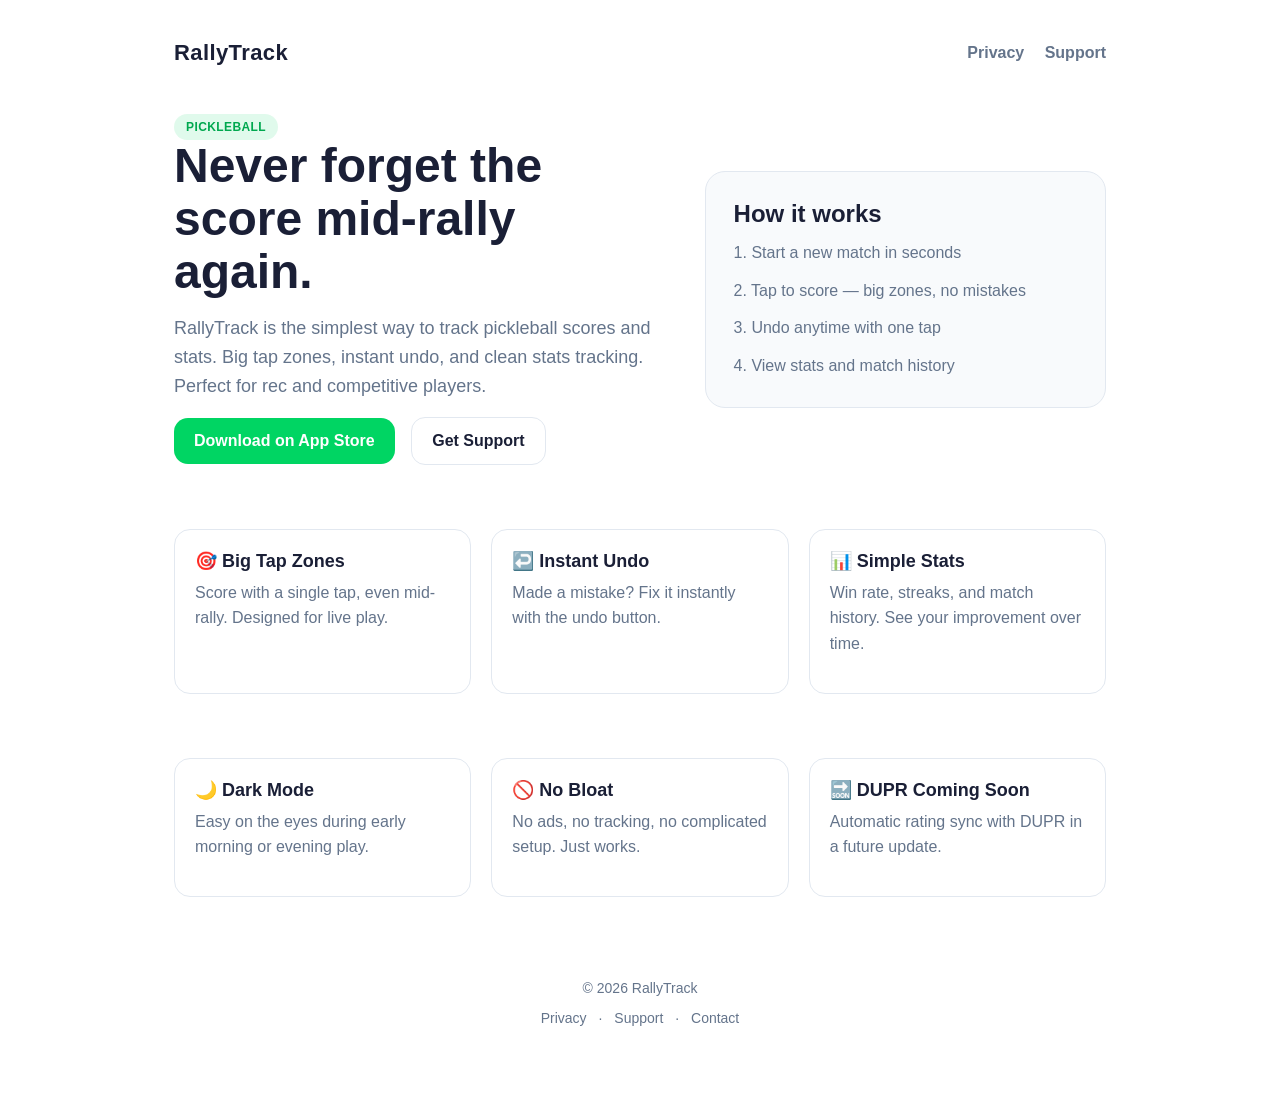
==== site/index.html @ b008fb28 "Initial commit: RallyTrack website with home, privacy, and support pages" ====
<!doctype html>
<html lang="en">
  <head>
    <meta charset="UTF-8" />
    <meta name="viewport" content="width=device-width, initial-scale=1" />
    <title>RallyTrack — Pickleball Score Tracker</title>
    <meta name="description" content="The simplest way to track pickleball scores and stats. Never forget the score mid-rally again." />
    <link rel="stylesheet" href="styles.css" />
  </head>
  <body>
    <div class="container">
      <nav class="nav">
        <div class="brand">RallyTrack</div>
        <div>
          <a href="privacy.html">Privacy</a>
          <a href="support.html">Support</a>
        </div>
      </nav>

      <section class="hero">
        <div>
          <div class="badge">Pickleball</div>
          <h1>Never forget the score mid-rally again.</h1>
          <p>
            RallyTrack is the simplest way to track pickleball scores and stats.
            Big tap zones, instant undo, and clean stats tracking. Perfect for rec and competitive players.
          </p>
          <a class="cta" href="https://apps.apple.com/app/rallytrack" target="_blank">Download on App Store</a>
          <a class="cta secondary" href="support.html">Get Support</a>
        </div>
        <div class="hero-card">
          <h2>How it works</h2>
          <p>1. Start a new match in seconds</p>
          <p>2. Tap to score — big zones, no mistakes</p>
          <p>3. Undo anytime with one tap</p>
          <p>4. View stats and match history</p>
        </div>
      </section>

      <section class="section">
        <div class="card">
          <h3>🎯 Big Tap Zones</h3>
          <p>Score with a single tap, even mid-rally. Designed for live play.</p>
        </div>
        <div class="card">
          <h3>↩️ Instant Undo</h3>
          <p>Made a mistake? Fix it instantly with the undo button.</p>
        </div>
        <div class="card">
          <h3>📊 Simple Stats</h3>
          <p>Win rate, streaks, and match history. See your improvement over time.</p>
        </div>
      </section>

      <section class="section">
        <div class="card">
          <h3>🌙 Dark Mode</h3>
          <p>Easy on the eyes during early morning or evening play.</p>
        </div>
        <div class="card">
          <h3>🚫 No Bloat</h3>
          <p>No ads, no tracking, no complicated setup. Just works.</p>
        </div>
        <div class="card">
          <h3>🔜 DUPR Coming Soon</h3>
          <p>Automatic rating sync with DUPR in a future update.</p>
        </div>
      </section>

      <div class="footer">
        <p>© 2026 RallyTrack</p>
        <p>
          <a href="privacy.html">Privacy</a> · 
          <a href="support.html">Support</a> · 
          <a href="mailto:support@rallytrack.app">Contact</a>
        </p>
      </div>
    </div>
  </body>
</html>
---- site/styles.css ----
:root {
  --bg: #ffffff;
  --fg: #1A1F36;
  --muted: #64748b;
  --primary: #00D563;
  --primary-dark: #00A84F;
  --surface: #f8fafc;
  --border: #e2e8f0;
  --radius: 20px;
}

* {
  box-sizing: border-box;
}

body {
  margin: 0;
  font-family: "SF Pro Display", "SF Pro Text", -apple-system, BlinkMacSystemFont, "Segoe UI", sans-serif;
  color: var(--fg);
  background: var(--bg);
}

.container {
  max-width: 980px;
  margin: 0 auto;
  padding: 40px 24px 80px;
}

.nav {
  display: flex;
  align-items: center;
  justify-content: space-between;
  margin-bottom: 48px;
}

.brand {
  font-weight: 700;
  font-size: 22px;
  letter-spacing: 0.4px;
  color: var(--fg);
}

.nav a {
  text-decoration: none;
  color: var(--muted);
  font-weight: 600;
  margin-left: 16px;
  transition: color 0.2s;
}

.nav a:hover {
  color: var(--primary);
}

.hero {
  display: grid;
  grid-template-columns: 1.1fr 0.9fr;
  gap: 40px;
  align-items: center;
}

.hero-card {
  border: 1px solid var(--border);
  border-radius: var(--radius);
  padding: 28px;
  background: var(--surface);
}

.hero-card h2 {
  margin-top: 0;
  color: var(--fg);
}

.hero-card p {
  margin-bottom: 12px;
  font-size: 16px;
}

.hero-card p:last-child {
  margin-bottom: 0;
}

h1 {
  font-size: 48px;
  line-height: 1.1;
  margin: 0 0 16px;
}

h2 {
  font-size: 24px;
  margin: 0 0 12px;
}

h3 {
  font-size: 18px;
  margin: 0 0 8px;
  color: var(--fg);
}

p {
  margin: 0 0 16px;
  color: var(--muted);
  font-size: 18px;
  line-height: 1.6;
}

a {
  color: var(--primary);
  text-decoration: none;
}

a:hover {
  text-decoration: underline;
}

.badge {
  display: inline-block;
  padding: 6px 12px;
  border-radius: 999px;
  background: rgba(0, 213, 99, 0.12);
  color: var(--primary-dark);
  font-weight: 700;
  font-size: 12px;
  letter-spacing: 0.4px;
  text-transform: uppercase;
}

.cta {
  display: inline-flex;
  align-items: center;
  justify-content: center;
  padding: 14px 20px;
  border-radius: 14px;
  background: var(--primary);
  color: white;
  text-decoration: none;
  font-weight: 700;
  margin-right: 12px;
  transition: background 0.2s;
}

.cta:hover {
  background: var(--primary-dark);
  text-decoration: none;
}

.secondary {
  background: transparent;
  border: 1px solid var(--border);
  color: var(--fg);
}

.secondary:hover {
  background: var(--surface);
}

.section {
  margin-top: 64px;
  display: grid;
  grid-template-columns: repeat(3, 1fr);
  gap: 20px;
}

.section .card {
  border: 1px solid var(--border);
  border-radius: 16px;
  padding: 20px;
  background: #fff;
  transition: transform 0.2s, box-shadow 0.2s;
}

.section .card:hover {
  transform: translateY(-2px);
  box-shadow: 0 4px 12px rgba(0, 0, 0, 0.08);
}

.section .card p {
  font-size: 16px;
}

.footer {
  margin-top: 80px;
  color: var(--muted);
  font-size: 14px;
  text-align: center;
}

.footer p {
  margin: 8px 0;
  font-size: 14px;
}

.footer a {
  color: var(--muted);
  margin: 0 8px;
}

.footer a:hover {
  color: var(--primary);
}

.content {
  max-width: 720px;
  margin: 0 auto;
}

.content h1 {
  font-size: 36px;
  margin-bottom: 24px;
}

.content h2 {
  font-size: 24px;
  margin-top: 32px;
  margin-bottom: 16px;
  color: var(--fg);
}

.content p {
  font-size: 16px;
  margin-bottom: 16px;
}

.content ul {
  margin: 16px 0;
  padding-left: 24px;
}

.content li {
  margin-bottom: 8px;
  color: var(--muted);
}

.content .hero-card {
  margin: 32px 0;
}

@media (max-width: 860px) {
  .hero {
    grid-template-columns: 1fr;
  }
  .section {
    grid-template-columns: 1fr;
  }
  h1 {
    font-size: 36px;
  }
}
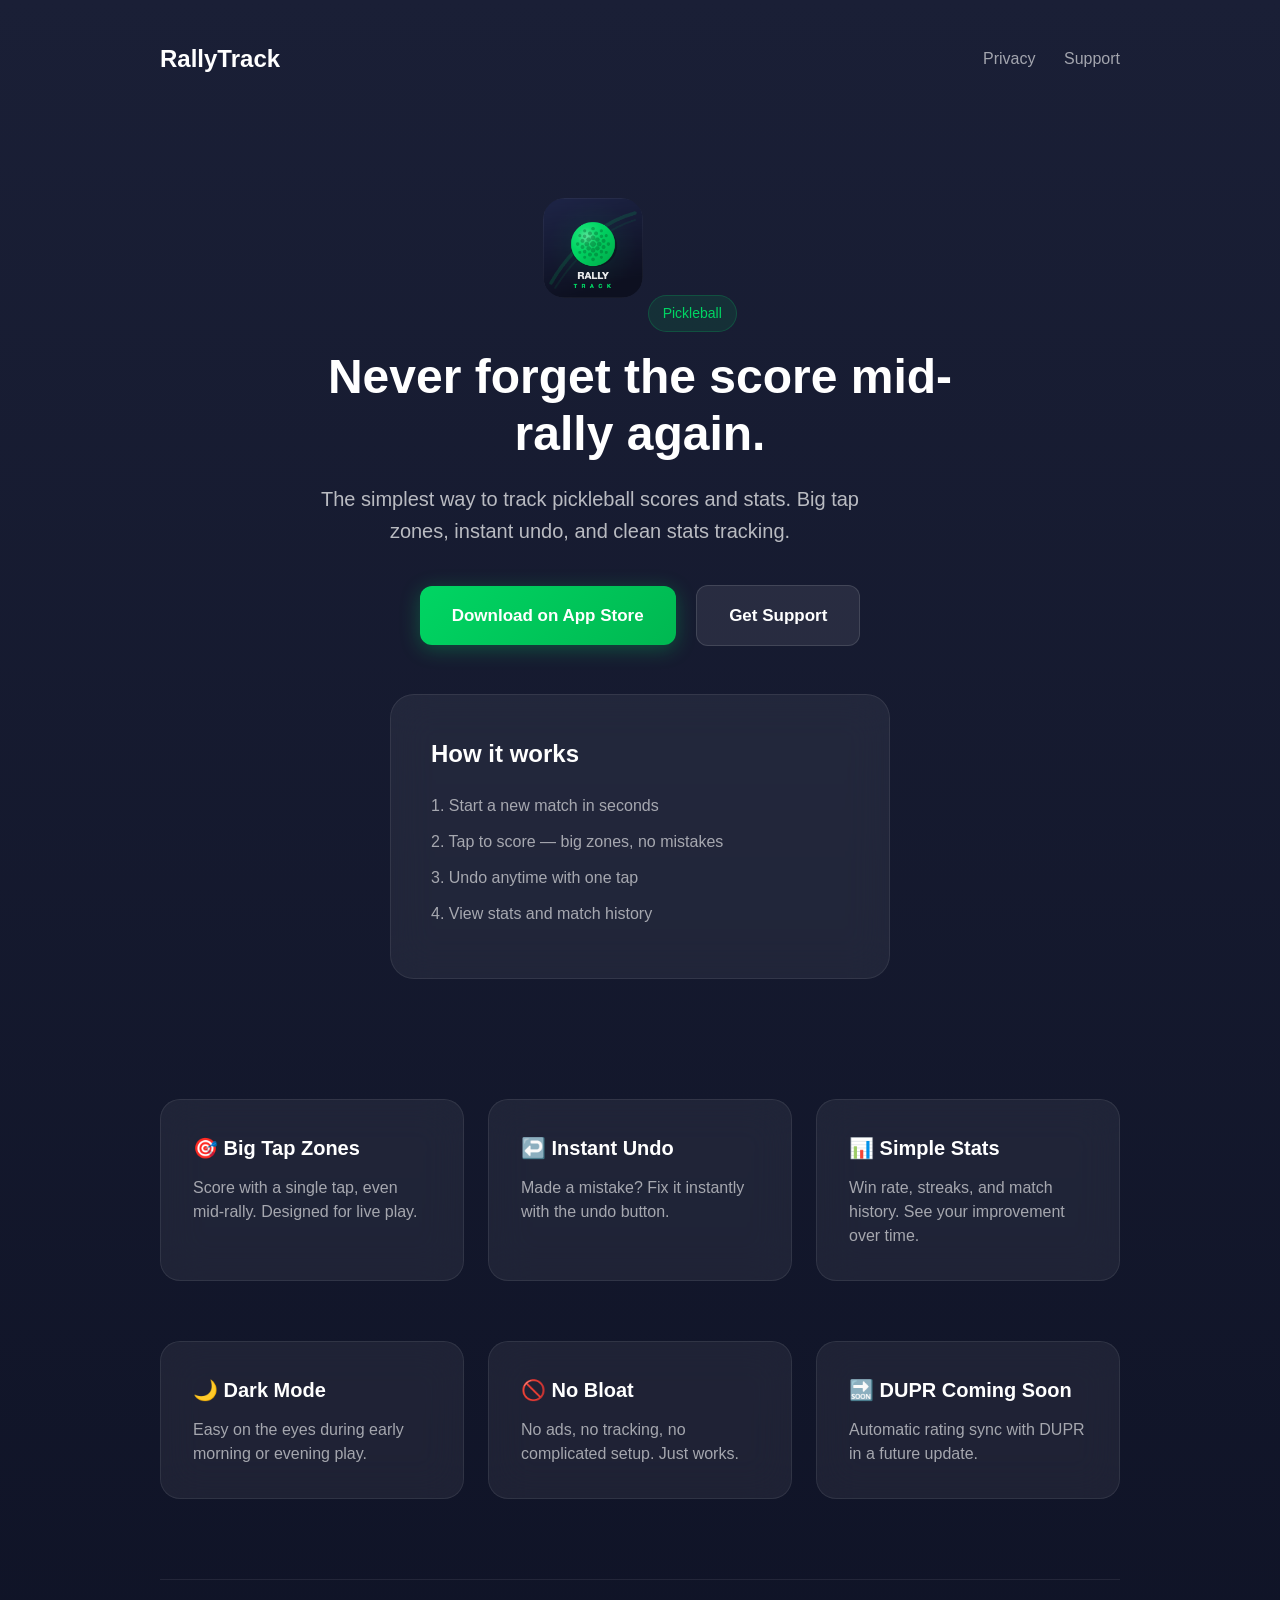
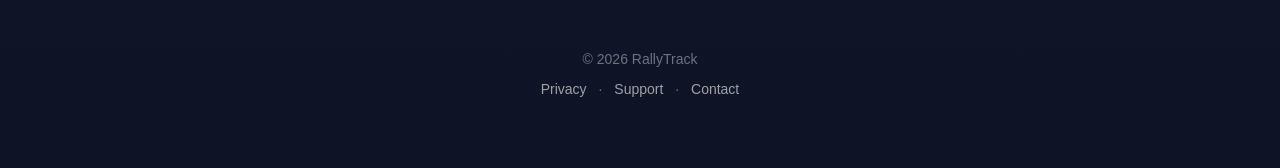
==== commit 268bf85f: "Update design to match Rally Track app theme - dark navy background with green accents" ====
--- a/site/index.html
+++ b/site/index.html
@@ -6,6 +6,7 @@
     <title>RallyTrack — Pickleball Score Tracker</title>
     <meta name="description" content="The simplest way to track pickleball scores and stats. Never forget the score mid-rally again." />
     <link rel="stylesheet" href="styles.css" />
+    <link rel="icon" type="image/png" href="app-icon.png" />
   </head>
   <body>
     <div class="container">
@@ -19,15 +20,17 @@
 
       <section class="hero">
         <div>
+          <img src="app-icon.png" alt="RallyTrack Icon" class="hero-icon" />
           <div class="badge">Pickleball</div>
           <h1>Never forget the score mid-rally again.</h1>
           <p>
-            RallyTrack is the simplest way to track pickleball scores and stats.
-            Big tap zones, instant undo, and clean stats tracking. Perfect for rec and competitive players.
+            The simplest way to track pickleball scores and stats.
+            Big tap zones, instant undo, and clean stats tracking.
           </p>
           <a class="cta" href="https://apps.apple.com/app/rallytrack" target="_blank">Download on App Store</a>
           <a class="cta secondary" href="support.html">Get Support</a>
         </div>
+
         <div class="hero-card">
           <h2>How it works</h2>
           <p>1. Start a new match in seconds</p>
--- a/site/styles.css
+++ b/site/styles.css
@@ -1,248 +1,239 @@
-:root {
-  --bg: #ffffff;
-  --fg: #1A1F36;
-  --muted: #64748b;
-  --primary: #00D563;
-  --primary-dark: #00A84F;
-  --surface: #f8fafc;
-  --border: #e2e8f0;
-  --radius: 20px;
-}
-
 * {
+  margin: 0;
+  padding: 0;
   box-sizing: border-box;
 }
 
 body {
-  margin: 0;
-  font-family: "SF Pro Display", "SF Pro Text", -apple-system, BlinkMacSystemFont, "Segoe UI", sans-serif;
-  color: var(--fg);
-  background: var(--bg);
+  font-family: -apple-system, BlinkMacSystemFont, "Segoe UI", Roboto, "Helvetica Neue", Arial, sans-serif;
+  background: linear-gradient(180deg, #1A1F36 0%, #0f1326 100%);
+  color: #ffffff;
+  line-height: 1.6;
+  min-height: 100vh;
 }
 
 .container {
-  max-width: 980px;
+  max-width: 1000px;
   margin: 0 auto;
-  padding: 40px 24px 80px;
-}
-
+  padding: 20px;
+}
+
+/* Navigation */
 .nav {
   display: flex;
+  justify-content: space-between;
   align-items: center;
-  justify-content: space-between;
-  margin-bottom: 48px;
+  padding: 20px 0;
+  margin-bottom: 60px;
 }
 
 .brand {
-  font-weight: 700;
-  font-size: 22px;
-  letter-spacing: 0.4px;
-  color: var(--fg);
+  font-size: 24px;
+  font-weight: 600;
+  color: #ffffff;
 }
 
 .nav a {
+  color: rgba(255,255,255,0.6);
   text-decoration: none;
-  color: var(--muted);
-  font-weight: 600;
-  margin-left: 16px;
+  margin-left: 24px;
+  font-size: 16px;
   transition: color 0.2s;
 }
 
 .nav a:hover {
-  color: var(--primary);
-}
-
+  color: #00D563;
+}
+
+/* Hero Section */
 .hero {
-  display: grid;
-  grid-template-columns: 1.1fr 0.9fr;
+  display: flex;
+  flex-direction: column;
+  align-items: center;
+  text-align: center;
   gap: 40px;
-  align-items: center;
-}
-
-.hero-card {
-  border: 1px solid var(--border);
-  border-radius: var(--radius);
-  padding: 28px;
-  background: var(--surface);
-}
-
-.hero-card h2 {
-  margin-top: 0;
-  color: var(--fg);
-}
-
-.hero-card p {
-  margin-bottom: 12px;
-  font-size: 16px;
-}
-
-.hero-card p:last-child {
-  margin-bottom: 0;
+  margin-bottom: 80px;
+  padding: 40px 0;
+}
+
+.hero-icon {
+  width: 100px;
+  height: 100px;
+  border-radius: 22px;
+  margin-bottom: 20px;
+}
+
+.badge {
+  display: inline-block;
+  background: rgba(0,213,99,0.1);
+  color: #00D563;
+  padding: 6px 14px;
+  border-radius: 20px;
+  font-size: 14px;
+  font-weight: 500;
+  margin-bottom: 16px;
+  border: 1px solid rgba(0,213,99,0.2);
 }
 
 h1 {
   font-size: 48px;
-  line-height: 1.1;
-  margin: 0 0 16px;
-}
-
-h2 {
+  font-weight: 700;
+  line-height: 1.2;
+  margin-bottom: 20px;
+  max-width: 700px;
+}
+
+.hero p {
+  font-size: 20px;
+  color: rgba(255,255,255,0.7);
+  max-width: 600px;
+  margin-bottom: 30px;
+}
+
+.cta {
+  display: inline-block;
+  background: linear-gradient(135deg, #00D563 0%, #00B851 100%);
+  color: #ffffff;
+  padding: 16px 32px;
+  border-radius: 12px;
+  text-decoration: none;
+  font-weight: 600;
+  font-size: 17px;
+  margin: 8px;
+  transition: all 0.2s;
+  box-shadow: 0 4px 20px rgba(0,213,99,0.3);
+}
+
+.cta:hover {
+  transform: translateY(-2px);
+  box-shadow: 0 6px 30px rgba(0,213,99,0.4);
+}
+
+.cta.secondary {
+  background: rgba(255,255,255,0.08);
+  box-shadow: none;
+  border: 1px solid rgba(255,255,255,0.12);
+}
+
+.cta.secondary:hover {
+  background: rgba(255,255,255,0.12);
+  box-shadow: none;
+}
+
+.hero-card {
+  background: rgba(255,255,255,0.06);
+  border: 1px solid rgba(255,255,255,0.08);
+  border-radius: 24px;
+  padding: 40px;
+  max-width: 500px;
+  width: 100%;
+  backdrop-filter: blur(20px);
+  text-align: left;
+}
+
+.hero-card h2 {
   font-size: 24px;
-  margin: 0 0 12px;
-}
-
-h3 {
-  font-size: 18px;
-  margin: 0 0 8px;
-  color: var(--fg);
-}
-
-p {
-  margin: 0 0 16px;
-  color: var(--muted);
-  font-size: 18px;
-  line-height: 1.6;
-}
-
-a {
-  color: var(--primary);
+  font-weight: 600;
+  margin-bottom: 20px;
+}
+
+.hero-card p {
+  color: rgba(255,255,255,0.6);
+  font-size: 16px;
+  margin: 12px 0;
+  line-height: 1.5;
+}
+
+/* Feature Grid */
+.section {
+  display: grid;
+  grid-template-columns: repeat(auto-fit, minmax(280px, 1fr));
+  gap: 24px;
+  margin-bottom: 60px;
+}
+
+.card {
+  background: rgba(255,255,255,0.06);
+  border: 1px solid rgba(255,255,255,0.08);
+  border-radius: 20px;
+  padding: 32px;
+  backdrop-filter: blur(20px);
+  transition: all 0.3s;
+}
+
+.card:hover {
+  background: rgba(255,255,255,0.08);
+  border-color: rgba(0,213,99,0.2);
+  transform: translateY(-4px);
+}
+
+.card h3 {
+  font-size: 20px;
+  font-weight: 600;
+  margin-bottom: 12px;
+  color: #ffffff;
+}
+
+.card p {
+  font-size: 16px;
+  color: rgba(255,255,255,0.6);
+  line-height: 1.5;
+}
+
+/* Footer */
+.footer {
+  text-align: center;
+  padding: 60px 20px 40px;
+  border-top: 1px solid rgba(255,255,255,0.08);
+  margin-top: 80px;
+}
+
+.footer p {
+  color: rgba(255,255,255,0.4);
+  font-size: 14px;
+  margin: 8px 0;
+}
+
+.footer a {
+  color: rgba(255,255,255,0.6);
   text-decoration: none;
-}
-
-a:hover {
-  text-decoration: underline;
-}
-
-.badge {
-  display: inline-block;
-  padding: 6px 12px;
-  border-radius: 999px;
-  background: rgba(0, 213, 99, 0.12);
-  color: var(--primary-dark);
-  font-weight: 700;
-  font-size: 12px;
-  letter-spacing: 0.4px;
-  text-transform: uppercase;
-}
-
-.cta {
-  display: inline-flex;
-  align-items: center;
-  justify-content: center;
-  padding: 14px 20px;
-  border-radius: 14px;
-  background: var(--primary);
-  color: white;
-  text-decoration: none;
-  font-weight: 700;
-  margin-right: 12px;
-  transition: background 0.2s;
-}
-
-.cta:hover {
-  background: var(--primary-dark);
-  text-decoration: none;
-}
-
-.secondary {
-  background: transparent;
-  border: 1px solid var(--border);
-  color: var(--fg);
-}
-
-.secondary:hover {
-  background: var(--surface);
-}
-
-.section {
-  margin-top: 64px;
-  display: grid;
-  grid-template-columns: repeat(3, 1fr);
-  gap: 20px;
-}
-
-.section .card {
-  border: 1px solid var(--border);
-  border-radius: 16px;
-  padding: 20px;
-  background: #fff;
-  transition: transform 0.2s, box-shadow 0.2s;
-}
-
-.section .card:hover {
-  transform: translateY(-2px);
-  box-shadow: 0 4px 12px rgba(0, 0, 0, 0.08);
-}
-
-.section .card p {
-  font-size: 16px;
-}
-
-.footer {
-  margin-top: 80px;
-  color: var(--muted);
-  font-size: 14px;
-  text-align: center;
-}
-
-.footer p {
-  margin: 8px 0;
-  font-size: 14px;
-}
-
-.footer a {
-  color: var(--muted);
   margin: 0 8px;
+  transition: color 0.2s;
 }
 
 .footer a:hover {
-  color: var(--primary);
-}
-
-.content {
-  max-width: 720px;
-  margin: 0 auto;
-}
-
-.content h1 {
-  font-size: 36px;
-  margin-bottom: 24px;
-}
-
-.content h2 {
-  font-size: 24px;
-  margin-top: 32px;
-  margin-bottom: 16px;
-  color: var(--fg);
-}
-
-.content p {
-  font-size: 16px;
-  margin-bottom: 16px;
-}
-
-.content ul {
-  margin: 16px 0;
-  padding-left: 24px;
-}
-
-.content li {
-  margin-bottom: 8px;
-  color: var(--muted);
-}
-
-.content .hero-card {
-  margin: 32px 0;
-}
-
-@media (max-width: 860px) {
-  .hero {
-    grid-template-columns: 1fr;
-  }
+  color: #00D563;
+}
+
+/* Responsive */
+@media (max-width: 768px) {
+  h1 {
+    font-size: 36px;
+  }
+
+  .hero p {
+    font-size: 18px;
+  }
+
+  .nav {
+    margin-bottom: 40px;
+  }
+
+  .brand {
+    font-size: 20px;
+  }
+
+  .nav a {
+    font-size: 14px;
+    margin-left: 16px;
+  }
+
   .section {
     grid-template-columns: 1fr;
   }
-  h1 {
-    font-size: 36px;
-  }
-}
+
+  .cta {
+    width: 100%;
+    margin: 4px 0;
+  }
+}
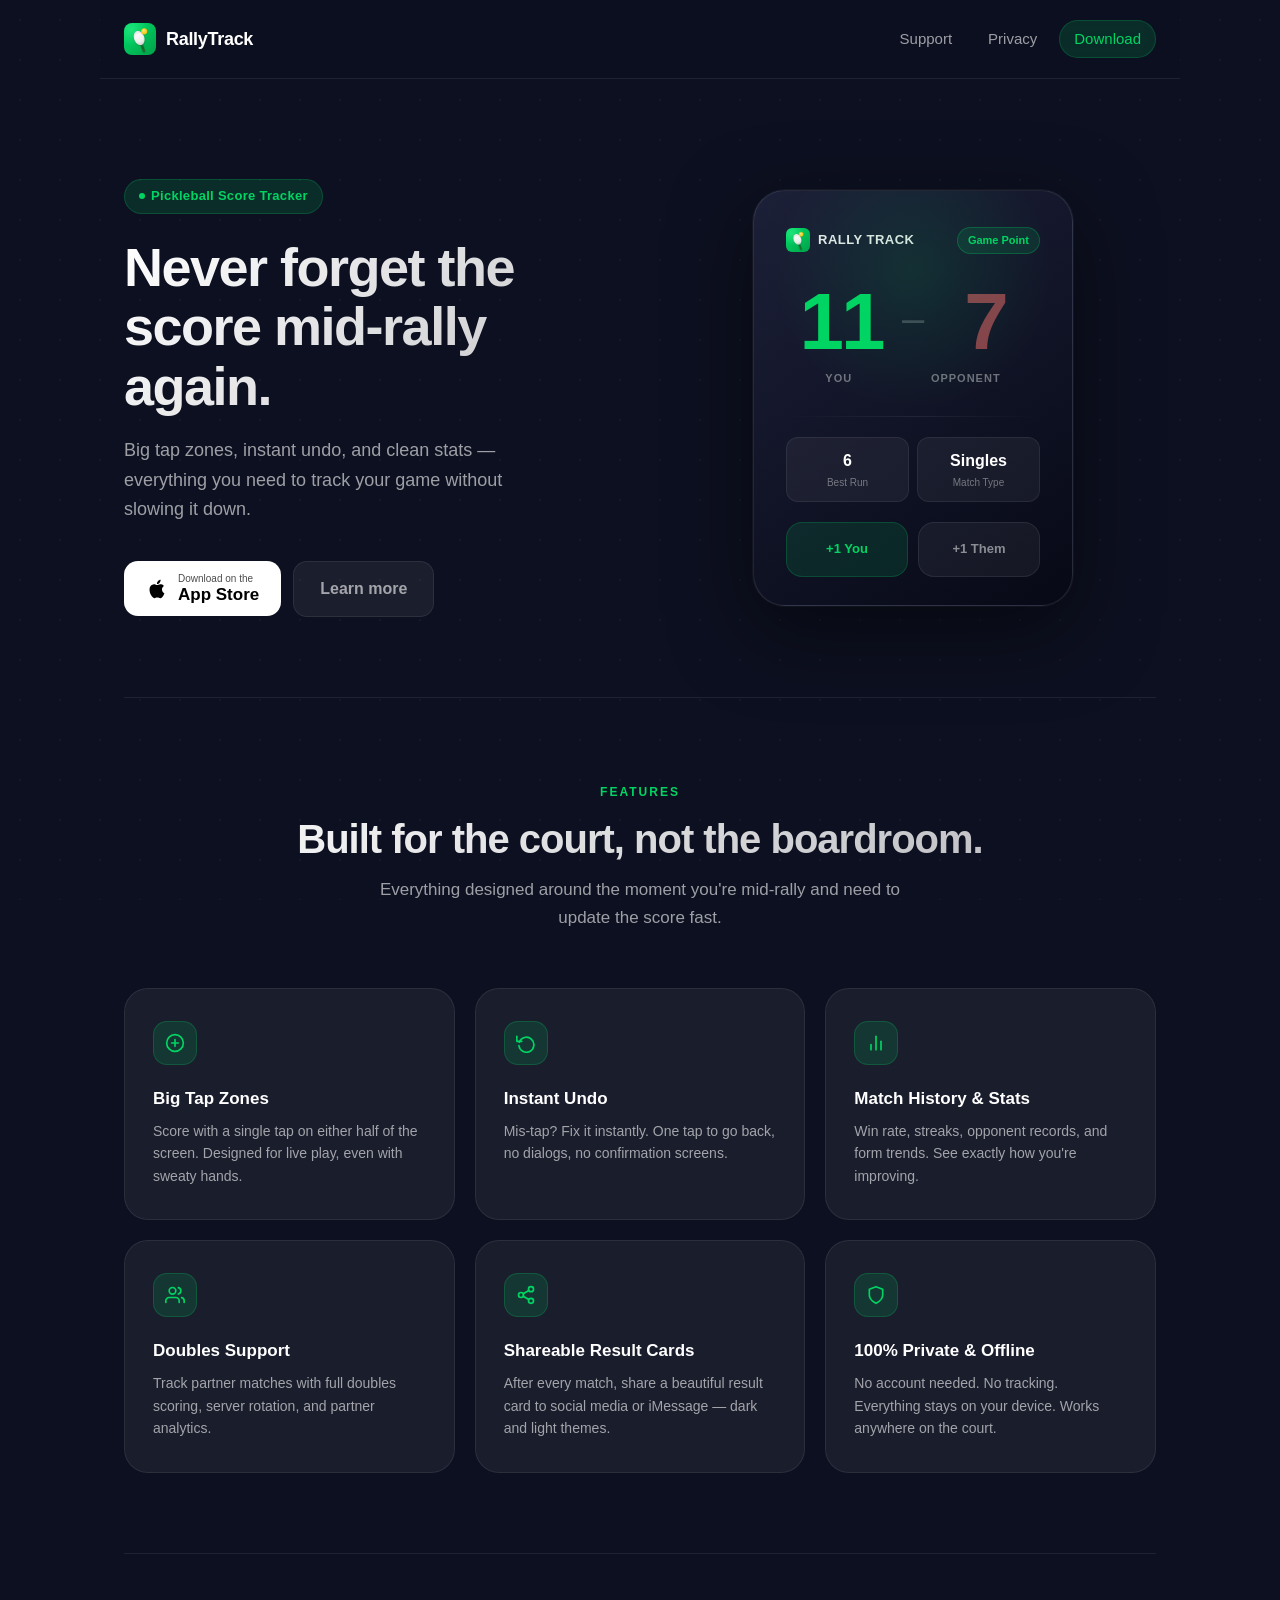
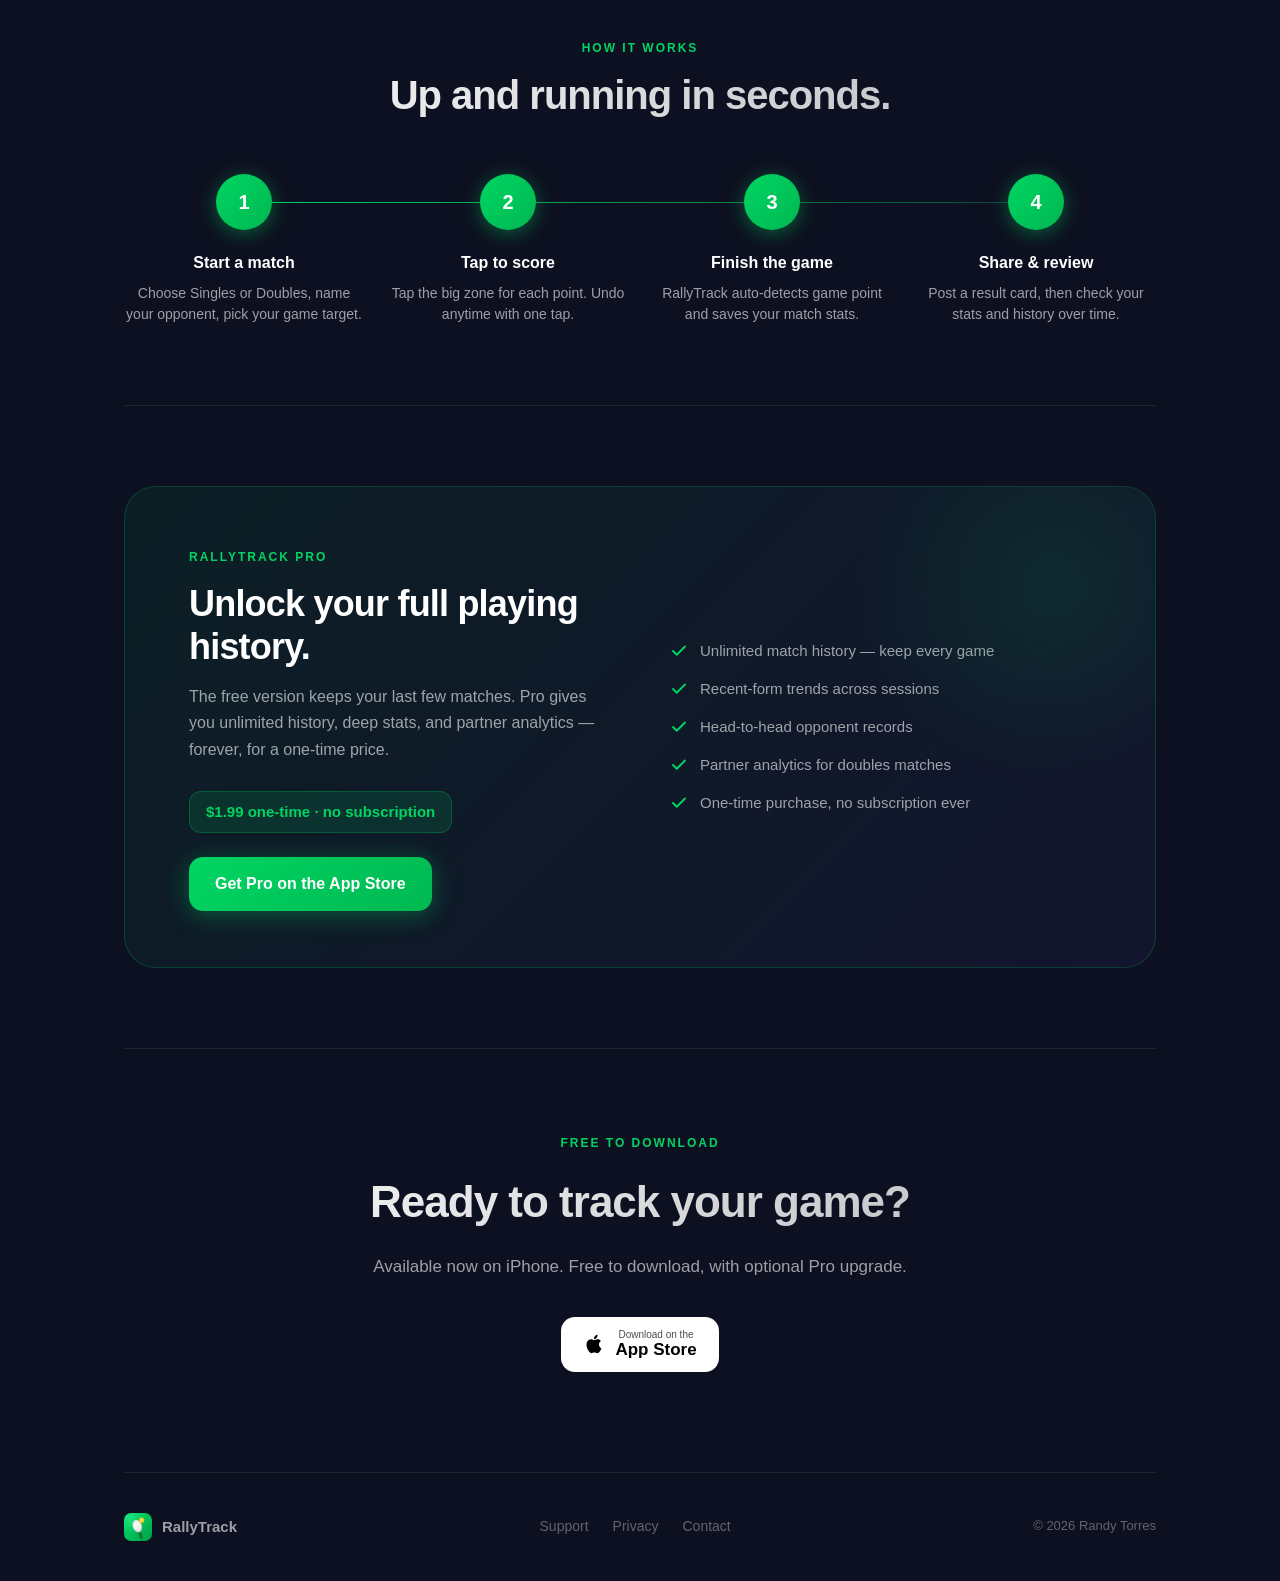
==== commit 94114cc7: "Redesign site — new nav, hero mockup, feature cards, how it works, pro section; fix App Store URL, u" ====
--- a/site/index.html
+++ b/site/index.html
@@ -1,83 +1,228 @@
 <!doctype html>
 <html lang="en">
-  <head>
-    <meta charset="UTF-8" />
-    <meta name="viewport" content="width=device-width, initial-scale=1" />
-    <title>RallyTrack — Pickleball Score Tracker</title>
-    <meta name="description" content="The simplest way to track pickleball scores and stats. Never forget the score mid-rally again." />
-    <link rel="stylesheet" href="styles.css" />
-    <link rel="icon" type="image/png" href="app-icon.png" />
-  </head>
-  <body>
-    <div class="container">
-      <nav class="nav">
-        <div class="brand">RallyTrack</div>
-        <div>
-          <a href="privacy.html">Privacy</a>
-          <a href="support.html">Support</a>
-        </div>
-      </nav>
-
-      <section class="hero">
-        <div>
-          <img src="app-icon.png" alt="RallyTrack Icon" class="hero-icon" />
-          <div class="badge">Pickleball</div>
-          <h1>Never forget the score mid-rally again.</h1>
-          <p>
-            The simplest way to track pickleball scores and stats.
-            Big tap zones, instant undo, and clean stats tracking.
-          </p>
-          <a class="cta" href="https://apps.apple.com/app/rallytrack" target="_blank">Download on App Store</a>
-          <a class="cta secondary" href="support.html">Get Support</a>
-        </div>
-
-        <div class="hero-card">
-          <h2>How it works</h2>
-          <p>1. Start a new match in seconds</p>
-          <p>2. Tap to score — big zones, no mistakes</p>
-          <p>3. Undo anytime with one tap</p>
-          <p>4. View stats and match history</p>
-        </div>
-      </section>
-
-      <section class="section">
-        <div class="card">
-          <h3>🎯 Big Tap Zones</h3>
-          <p>Score with a single tap, even mid-rally. Designed for live play.</p>
-        </div>
-        <div class="card">
-          <h3>↩️ Instant Undo</h3>
-          <p>Made a mistake? Fix it instantly with the undo button.</p>
-        </div>
-        <div class="card">
-          <h3>📊 Simple Stats</h3>
-          <p>Win rate, streaks, and match history. See your improvement over time.</p>
-        </div>
-      </section>
-
-      <section class="section">
-        <div class="card">
-          <h3>🌙 Dark Mode</h3>
-          <p>Easy on the eyes during early morning or evening play.</p>
-        </div>
-        <div class="card">
-          <h3>🚫 No Bloat</h3>
-          <p>No ads, no tracking, no complicated setup. Just works.</p>
-        </div>
-        <div class="card">
-          <h3>🔜 DUPR Coming Soon</h3>
-          <p>Automatic rating sync with DUPR in a future update.</p>
-        </div>
-      </section>
-
-      <div class="footer">
-        <p>© 2026 RallyTrack</p>
-        <p>
-          <a href="privacy.html">Privacy</a> · 
-          <a href="support.html">Support</a> · 
-          <a href="mailto:support@rallytrack.app">Contact</a>
-        </p>
-      </div>
-    </div>
-  </body>
+<head>
+  <meta charset="UTF-8" />
+  <meta name="viewport" content="width=device-width, initial-scale=1" />
+  <title>RallyTrack — Pickleball Score Tracker</title>
+  <meta name="description" content="The simplest way to track pickleball scores, stats, and match history. Big tap zones, instant undo, and shareable result cards." />
+  <link rel="stylesheet" href="styles.css" />
+  <link rel="icon" type="image/png" href="app-icon.png" />
+</head>
+<body>
+
+<div class="container">
+
+  <!-- Nav -->
+  <nav class="nav">
+    <a href="index.html" class="brand">
+      <img src="app-icon.png" alt="RallyTrack" />
+      <span class="brand-name">RallyTrack</span>
+    </a>
+    <div class="nav-links">
+      <a href="support.html">Support</a>
+      <a href="privacy.html">Privacy</a>
+      <a href="https://apps.apple.com/us/app/pickleball-score-keeper-rally/id6760594178" target="_blank" class="nav-cta">Download</a>
+    </div>
+  </nav>
+
+  <!-- Hero -->
+  <section class="hero">
+    <div class="hero-left">
+      <div class="hero-badge">Pickleball Score Tracker</div>
+      <h1>Never forget the score mid-rally again.</h1>
+      <p class="hero-sub">
+        Big tap zones, instant undo, and clean stats — everything you need
+        to track your game without slowing it down.
+      </p>
+      <div class="hero-actions">
+        <a href="https://apps.apple.com/us/app/pickleball-score-keeper-rally/id6760594178" target="_blank" class="appstore-btn">
+          <svg width="22" height="22" viewBox="0 0 24 24" fill="currentColor" xmlns="http://www.w3.org/2000/svg">
+            <path d="M18.71 19.5c-.83 1.24-1.71 2.45-3.05 2.47-1.34.03-1.77-.79-3.29-.79-1.53 0-2 .77-3.27.82-1.31.05-2.3-1.32-3.14-2.53C4.25 17 2.94 12.45 4.7 9.39c.87-1.52 2.43-2.48 4.12-2.51 1.28-.02 2.5.87 3.29.87.78 0 2.26-1.07 3.8-.91.65.03 2.47.26 3.64 1.98-.09.06-2.17 1.28-2.15 3.81.03 3.02 2.65 4.03 2.68 4.04-.03.07-.42 1.44-1.38 2.83M13 3.5c.73-.83 1.94-1.46 2.94-1.5.13 1.17-.34 2.35-1.04 3.19-.69.85-1.83 1.51-2.95 1.42-.15-1.15.41-2.35 1.05-3.11z"/>
+          </svg>
+          <div class="appstore-btn-text">
+            <span class="appstore-btn-label">Download on the</span>
+            <span class="appstore-btn-store">App Store</span>
+          </div>
+        </a>
+        <a href="support.html" class="btn btn-ghost">Learn more</a>
+      </div>
+    </div>
+
+    <div class="hero-right">
+      <div class="score-mockup">
+        <div class="mockup-header">
+          <div class="mockup-logo">
+            <img src="app-icon.png" alt="RallyTrack" />
+            <span>RALLY TRACK</span>
+          </div>
+          <div class="mockup-badge">Game Point</div>
+        </div>
+        <div class="mockup-scores">
+          <div class="mockup-score">
+            <div class="mockup-score-num you">11</div>
+          </div>
+          <div class="mockup-sep">–</div>
+          <div class="mockup-score">
+            <div class="mockup-score-num them">7</div>
+          </div>
+        </div>
+        <div class="mockup-labels">
+          <div class="mockup-label">YOU</div>
+          <div class="mockup-label">OPPONENT</div>
+        </div>
+        <div class="mockup-divider"></div>
+        <div class="mockup-pills">
+          <div class="mockup-pill">
+            <div class="mockup-pill-val">6</div>
+            <div class="mockup-pill-label">Best Run</div>
+          </div>
+          <div class="mockup-pill">
+            <div class="mockup-pill-val">Singles</div>
+            <div class="mockup-pill-label">Match Type</div>
+          </div>
+        </div>
+        <div class="mockup-tap-btns">
+          <div class="mockup-tap-btn you-btn">+1 You</div>
+          <div class="mockup-tap-btn them-btn">+1 Them</div>
+        </div>
+      </div>
+    </div>
+  </section>
+
+  <!-- Features -->
+  <section class="features-section">
+    <div class="section-header">
+      <div class="section-label">Features</div>
+      <h2 class="section-title">Built for the court, not the boardroom.</h2>
+      <p class="section-desc">Everything designed around the moment you're mid-rally and need to update the score fast.</p>
+    </div>
+
+    <div class="features-grid">
+      <div class="feature-card">
+        <div class="feature-icon">
+          <svg viewBox="0 0 24 24"><circle cx="12" cy="12" r="10"/><line x1="12" y1="8" x2="12" y2="16"/><line x1="8" y1="12" x2="16" y2="12"/></svg>
+        </div>
+        <div class="feature-title">Big Tap Zones</div>
+        <div class="feature-desc">Score with a single tap on either half of the screen. Designed for live play, even with sweaty hands.</div>
+      </div>
+      <div class="feature-card">
+        <div class="feature-icon">
+          <svg viewBox="0 0 24 24"><polyline points="1 4 1 10 7 10"/><path d="M3.51 15a9 9 0 1 0 .49-4"/></svg>
+        </div>
+        <div class="feature-title">Instant Undo</div>
+        <div class="feature-desc">Mis-tap? Fix it instantly. One tap to go back, no dialogs, no confirmation screens.</div>
+      </div>
+      <div class="feature-card">
+        <div class="feature-icon">
+          <svg viewBox="0 0 24 24"><line x1="18" y1="20" x2="18" y2="10"/><line x1="12" y1="20" x2="12" y2="4"/><line x1="6" y1="20" x2="6" y2="14"/></svg>
+        </div>
+        <div class="feature-title">Match History & Stats</div>
+        <div class="feature-desc">Win rate, streaks, opponent records, and form trends. See exactly how you're improving.</div>
+      </div>
+      <div class="feature-card">
+        <div class="feature-icon">
+          <svg viewBox="0 0 24 24"><path d="M17 21v-2a4 4 0 0 0-4-4H5a4 4 0 0 0-4 4v2"/><circle cx="9" cy="7" r="4"/><path d="M23 21v-2a4 4 0 0 0-3-3.87"/><path d="M16 3.13a4 4 0 0 1 0 7.75"/></svg>
+        </div>
+        <div class="feature-title">Doubles Support</div>
+        <div class="feature-desc">Track partner matches with full doubles scoring, server rotation, and partner analytics.</div>
+      </div>
+      <div class="feature-card">
+        <div class="feature-icon">
+          <svg viewBox="0 0 24 24"><circle cx="18" cy="5" r="3"/><circle cx="6" cy="12" r="3"/><circle cx="18" cy="19" r="3"/><line x1="8.59" y1="13.51" x2="15.42" y2="17.49"/><line x1="15.41" y1="6.51" x2="8.59" y2="10.49"/></svg>
+        </div>
+        <div class="feature-title">Shareable Result Cards</div>
+        <div class="feature-desc">After every match, share a beautiful result card to social media or iMessage — dark and light themes.</div>
+      </div>
+      <div class="feature-card">
+        <div class="feature-icon">
+          <svg viewBox="0 0 24 24"><path d="M12 22s8-4 8-10V5l-8-3-8 3v7c0 6 8 10 8 10z"/></svg>
+        </div>
+        <div class="feature-title">100% Private & Offline</div>
+        <div class="feature-desc">No account needed. No tracking. Everything stays on your device. Works anywhere on the court.</div>
+      </div>
+    </div>
+  </section>
+
+  <!-- How it works -->
+  <section class="how-section">
+    <div class="section-header">
+      <div class="section-label">How it works</div>
+      <h2 class="section-title">Up and running in seconds.</h2>
+    </div>
+    <div class="steps">
+      <div class="step">
+        <div class="step-num">1</div>
+        <div class="step-title">Start a match</div>
+        <div class="step-desc">Choose Singles or Doubles, name your opponent, pick your game target.</div>
+      </div>
+      <div class="step">
+        <div class="step-num">2</div>
+        <div class="step-title">Tap to score</div>
+        <div class="step-desc">Tap the big zone for each point. Undo anytime with one tap.</div>
+      </div>
+      <div class="step">
+        <div class="step-num">3</div>
+        <div class="step-title">Finish the game</div>
+        <div class="step-desc">RallyTrack auto-detects game point and saves your match stats.</div>
+      </div>
+      <div class="step">
+        <div class="step-num">4</div>
+        <div class="step-title">Share & review</div>
+        <div class="step-desc">Post a result card, then check your stats and history over time.</div>
+      </div>
+    </div>
+  </section>
+
+  <!-- Pro -->
+  <section class="pro-section">
+    <div class="pro-card">
+      <div>
+        <div class="section-label" style="text-align:left">RallyTrack Pro</div>
+        <h2 class="pro-title">Unlock your full playing history.</h2>
+        <p class="pro-desc">The free version keeps your last few matches. Pro gives you unlimited history, deep stats, and partner analytics — forever, for a one-time price.</p>
+        <div class="pro-price">$1.99 one-time · no subscription</div>
+        <a href="https://apps.apple.com/us/app/pickleball-score-keeper-rally/id6760594178" target="_blank" class="btn btn-primary" style="width:fit-content">Get Pro on the App Store</a>
+      </div>
+      <ul class="pro-features">
+        <li>Unlimited match history — keep every game</li>
+        <li>Recent-form trends across sessions</li>
+        <li>Head-to-head opponent records</li>
+        <li>Partner analytics for doubles matches</li>
+        <li>One-time purchase, no subscription ever</li>
+      </ul>
+    </div>
+  </section>
+
+  <!-- CTA -->
+  <section class="cta-section">
+    <div class="section-label">Free to download</div>
+    <h2>Ready to track your game?</h2>
+    <p>Available now on iPhone. Free to download, with optional Pro upgrade.</p>
+    <a href="https://apps.apple.com/us/app/pickleball-score-keeper-rally/id6760594178" target="_blank" class="appstore-btn" style="display:inline-flex">
+      <svg width="22" height="22" viewBox="0 0 24 24" fill="currentColor">
+        <path d="M18.71 19.5c-.83 1.24-1.71 2.45-3.05 2.47-1.34.03-1.77-.79-3.29-.79-1.53 0-2 .77-3.27.82-1.31.05-2.3-1.32-3.14-2.53C4.25 17 2.94 12.45 4.7 9.39c.87-1.52 2.43-2.48 4.12-2.51 1.28-.02 2.5.87 3.29.87.78 0 2.26-1.07 3.8-.91.65.03 2.47.26 3.64 1.98-.09.06-2.17 1.28-2.15 3.81.03 3.02 2.65 4.03 2.68 4.04-.03.07-.42 1.44-1.38 2.83M13 3.5c.73-.83 1.94-1.46 2.94-1.5.13 1.17-.34 2.35-1.04 3.19-.69.85-1.83 1.51-2.95 1.42-.15-1.15.41-2.35 1.05-3.11z"/>
+      </svg>
+      <div class="appstore-btn-text">
+        <span class="appstore-btn-label">Download on the</span>
+        <span class="appstore-btn-store">App Store</span>
+      </div>
+    </a>
+  </section>
+
+  <!-- Footer -->
+  <footer class="footer">
+    <div class="footer-brand">
+      <img src="app-icon.png" alt="RallyTrack" />
+      <span>RallyTrack</span>
+    </div>
+    <div class="footer-links">
+      <a href="support.html">Support</a>
+      <a href="privacy.html">Privacy</a>
+      <a href="mailto:randyventures06@gmail.com">Contact</a>
+    </div>
+    <div class="footer-copy">© 2026 Randy Torres</div>
+  </footer>
+
+</div>
+</body>
 </html>
--- a/site/styles.css
+++ b/site/styles.css
@@ -1,239 +1,852 @@
-* {
+*, *::before, *::after {
   margin: 0;
   padding: 0;
   box-sizing: border-box;
 }
 
+:root {
+  --green: #00D563;
+  --green-dark: #00B851;
+  --green-glow: rgba(0, 213, 99, 0.15);
+  --bg: #0d1020;
+  --bg2: #111628;
+  --card: rgba(255,255,255,0.055);
+  --card-border: rgba(255,255,255,0.08);
+  --text: #ffffff;
+  --text-sec: rgba(255,255,255,0.6);
+  --text-faint: rgba(255,255,255,0.35);
+  --divider: rgba(255,255,255,0.08);
+}
+
+html { scroll-behavior: smooth; }
+
 body {
-  font-family: -apple-system, BlinkMacSystemFont, "Segoe UI", Roboto, "Helvetica Neue", Arial, sans-serif;
-  background: linear-gradient(180deg, #1A1F36 0%, #0f1326 100%);
-  color: #ffffff;
+  font-family: -apple-system, BlinkMacSystemFont, "SF Pro Display", "Helvetica Neue", Arial, sans-serif;
+  background: var(--bg);
+  color: var(--text);
   line-height: 1.6;
   min-height: 100vh;
+  -webkit-font-smoothing: antialiased;
+}
+
+/* ─── Dot grid ─────────────────────────────────────── */
+body::before {
+  content: '';
+  position: fixed;
+  inset: 0;
+  background-image: radial-gradient(circle, rgba(255,255,255,0.035) 1px, transparent 1px);
+  background-size: 40px 40px;
+  pointer-events: none;
+  z-index: 0;
 }
 
 .container {
-  max-width: 1000px;
+  max-width: 1080px;
   margin: 0 auto;
-  padding: 20px;
-}
-
-/* Navigation */
+  padding: 0 24px;
+  position: relative;
+  z-index: 1;
+}
+
+/* ─── Nav ────────────────────────────────────────────── */
 .nav {
   display: flex;
   justify-content: space-between;
   align-items: center;
   padding: 20px 0;
-  margin-bottom: 60px;
+  position: sticky;
+  top: 0;
+  z-index: 100;
+  background: rgba(13,16,32,0.85);
+  backdrop-filter: blur(20px);
+  -webkit-backdrop-filter: blur(20px);
+  border-bottom: 1px solid var(--divider);
+  margin: 0 -24px;
+  padding-left: 24px;
+  padding-right: 24px;
 }
 
 .brand {
-  font-size: 24px;
-  font-weight: 600;
-  color: #ffffff;
-}
-
-.nav a {
-  color: rgba(255,255,255,0.6);
+  display: flex;
+  align-items: center;
+  gap: 10px;
   text-decoration: none;
-  margin-left: 24px;
-  font-size: 16px;
-  transition: color 0.2s;
-}
-
-.nav a:hover {
-  color: #00D563;
-}
-
-/* Hero Section */
-.hero {
-  display: flex;
-  flex-direction: column;
-  align-items: center;
-  text-align: center;
-  gap: 40px;
-  margin-bottom: 80px;
-  padding: 40px 0;
-}
-
-.hero-icon {
-  width: 100px;
-  height: 100px;
-  border-radius: 22px;
-  margin-bottom: 20px;
-}
-
-.badge {
-  display: inline-block;
-  background: rgba(0,213,99,0.1);
-  color: #00D563;
+  color: var(--text);
+}
+
+.brand img {
+  width: 32px;
+  height: 32px;
+  border-radius: 8px;
+}
+
+.brand-name {
+  font-size: 18px;
+  font-weight: 700;
+  letter-spacing: -0.3px;
+}
+
+.nav-links {
+  display: flex;
+  align-items: center;
+  gap: 8px;
+}
+
+.nav-links a {
+  color: var(--text-sec);
+  text-decoration: none;
+  font-size: 15px;
+  font-weight: 500;
   padding: 6px 14px;
   border-radius: 20px;
+  transition: all 0.2s;
+}
+
+.nav-links a:hover {
+  color: var(--text);
+  background: rgba(255,255,255,0.06);
+}
+
+.nav-links .nav-cta {
+  background: var(--green-glow);
+  color: var(--green);
+  border: 1px solid rgba(0,213,99,0.2);
+}
+
+.nav-links .nav-cta:hover {
+  background: rgba(0,213,99,0.2);
+}
+
+/* ─── Hero ───────────────────────────────────────────── */
+.hero {
+  display: grid;
+  grid-template-columns: 1fr 1fr;
+  gap: 60px;
+  align-items: center;
+  padding: 100px 0 80px;
+}
+
+.hero-left { max-width: 540px; }
+
+.hero-badge {
+  display: inline-flex;
+  align-items: center;
+  gap: 6px;
+  background: var(--green-glow);
+  color: var(--green);
+  padding: 6px 14px;
+  border-radius: 20px;
+  font-size: 13px;
+  font-weight: 600;
+  margin-bottom: 24px;
+  border: 1px solid rgba(0,213,99,0.2);
+  letter-spacing: 0.3px;
+}
+
+.hero-badge::before {
+  content: '';
+  width: 6px;
+  height: 6px;
+  border-radius: 50%;
+  background: var(--green);
+  flex-shrink: 0;
+}
+
+h1 {
+  font-size: 54px;
+  font-weight: 800;
+  line-height: 1.1;
+  letter-spacing: -1.5px;
+  margin-bottom: 20px;
+  background: linear-gradient(135deg, #ffffff 0%, rgba(255,255,255,0.75) 100%);
+  -webkit-background-clip: text;
+  -webkit-text-fill-color: transparent;
+  background-clip: text;
+}
+
+.hero-sub {
+  font-size: 18px;
+  color: var(--text-sec);
+  line-height: 1.65;
+  margin-bottom: 36px;
+  max-width: 440px;
+}
+
+.hero-actions {
+  display: flex;
+  flex-wrap: wrap;
+  gap: 12px;
+  align-items: center;
+}
+
+.btn {
+  display: inline-flex;
+  align-items: center;
+  gap: 10px;
+  padding: 14px 26px;
+  border-radius: 14px;
+  text-decoration: none;
+  font-weight: 700;
+  font-size: 16px;
+  transition: all 0.2s;
+  border: none;
+  cursor: pointer;
+}
+
+.btn-primary {
+  background: linear-gradient(135deg, var(--green) 0%, var(--green-dark) 100%);
+  color: #fff;
+  box-shadow: 0 4px 24px rgba(0,213,99,0.35);
+}
+
+.btn-primary:hover {
+  transform: translateY(-2px);
+  box-shadow: 0 8px 32px rgba(0,213,99,0.45);
+}
+
+.btn-ghost {
+  background: rgba(255,255,255,0.06);
+  color: var(--text-sec);
+  border: 1px solid var(--card-border);
+}
+
+.btn-ghost:hover {
+  background: rgba(255,255,255,0.1);
+  color: var(--text);
+}
+
+/* App Store button */
+.appstore-btn {
+  display: inline-flex;
+  align-items: center;
+  gap: 10px;
+  background: var(--text);
+  color: #000;
+  padding: 12px 22px;
+  border-radius: 14px;
+  text-decoration: none;
+  transition: all 0.2s;
+}
+
+.appstore-btn:hover {
+  transform: translateY(-2px);
+  box-shadow: 0 8px 32px rgba(255,255,255,0.15);
+}
+
+.appstore-btn svg { flex-shrink: 0; }
+
+.appstore-btn-text { line-height: 1.15; }
+.appstore-btn-label { font-size: 10px; font-weight: 500; opacity: 0.7; display: block; }
+.appstore-btn-store { font-size: 17px; font-weight: 700; display: block; }
+
+/* ─── Hero right — score mockup ────────────────────── */
+.hero-right {
+  display: flex;
+  justify-content: center;
+  align-items: center;
+}
+
+.score-mockup {
+  background: linear-gradient(145deg, #1c2038, #070916);
+  border: 1px solid rgba(255,255,255,0.1);
+  border-radius: 32px;
+  padding: 36px 32px 28px;
+  width: 100%;
+  max-width: 320px;
+  box-shadow: 0 24px 80px rgba(0,0,0,0.5), 0 0 0 1px rgba(255,255,255,0.05);
+  position: relative;
+  overflow: hidden;
+}
+
+.score-mockup::before {
+  content: '';
+  position: absolute;
+  top: -60px;
+  left: 50%;
+  transform: translateX(-50%);
+  width: 280px;
+  height: 280px;
+  background: radial-gradient(circle, rgba(0,213,99,0.12) 0%, transparent 70%);
+  pointer-events: none;
+}
+
+.mockup-header {
+  display: flex;
+  align-items: center;
+  justify-content: space-between;
+  margin-bottom: 28px;
+}
+
+.mockup-logo {
+  display: flex;
+  align-items: center;
+  gap: 8px;
+}
+
+.mockup-logo img {
+  width: 24px;
+  height: 24px;
+  border-radius: 6px;
+}
+
+.mockup-logo span {
+  font-size: 13px;
+  font-weight: 700;
+  letter-spacing: 0.5px;
+  color: rgba(255,255,255,0.9);
+}
+
+.mockup-badge {
+  font-size: 11px;
+  font-weight: 700;
+  color: var(--green);
+  background: rgba(0,213,99,0.12);
+  border: 1px solid rgba(0,213,99,0.25);
+  padding: 4px 10px;
+  border-radius: 20px;
+}
+
+.mockup-scores {
+  display: flex;
+  align-items: flex-end;
+  justify-content: center;
+  gap: 0;
+  margin-bottom: 8px;
+}
+
+.mockup-score {
+  text-align: center;
+  flex: 1;
+}
+
+.mockup-score-num {
+  font-size: 80px;
+  font-weight: 900;
+  line-height: 1;
+  letter-spacing: -3px;
+  font-variant-numeric: tabular-nums;
+}
+
+.mockup-score-num.you { color: var(--green); }
+.mockup-score-num.them { color: rgba(255,107,107,0.5); }
+
+.mockup-sep {
+  font-size: 40px;
+  font-weight: 200;
+  color: rgba(255,255,255,0.2);
+  padding: 0 6px;
+  padding-bottom: 12px;
+  align-self: flex-end;
+}
+
+.mockup-labels {
+  display: flex;
+  justify-content: space-around;
+  margin-bottom: 28px;
+}
+
+.mockup-label {
+  font-size: 11px;
+  font-weight: 700;
+  color: rgba(255,255,255,0.4);
+  letter-spacing: 1px;
+  text-align: center;
+}
+
+.mockup-divider {
+  height: 1px;
+  background: linear-gradient(90deg, transparent, rgba(255,255,255,0.07), transparent);
+  margin-bottom: 20px;
+}
+
+.mockup-pills {
+  display: grid;
+  grid-template-columns: 1fr 1fr;
+  gap: 8px;
+}
+
+.mockup-pill {
+  background: rgba(255,255,255,0.05);
+  border: 1px solid rgba(255,255,255,0.07);
+  border-radius: 12px;
+  padding: 10px 12px;
+  text-align: center;
+}
+
+.mockup-pill-val {
+  font-size: 16px;
+  font-weight: 800;
+  color: var(--text);
+}
+
+.mockup-pill-label {
+  font-size: 10px;
+  color: rgba(255,255,255,0.4);
+  margin-top: 2px;
+}
+
+.mockup-tap-btns {
+  display: grid;
+  grid-template-columns: 1fr 1fr;
+  gap: 10px;
+  margin-top: 20px;
+}
+
+.mockup-tap-btn {
+  border-radius: 16px;
+  padding: 16px 8px;
+  text-align: center;
+  font-size: 13px;
+  font-weight: 700;
+}
+
+.mockup-tap-btn.you-btn {
+  background: rgba(0,213,99,0.12);
+  border: 1px solid rgba(0,213,99,0.2);
+  color: var(--green);
+}
+
+.mockup-tap-btn.them-btn {
+  background: rgba(255,255,255,0.05);
+  border: 1px solid rgba(255,255,255,0.08);
+  color: rgba(255,255,255,0.5);
+}
+
+/* ─── Section headers ─────────────────────────────────── */
+.section-header {
+  text-align: center;
+  margin-bottom: 56px;
+}
+
+.section-label {
+  display: inline-block;
+  font-size: 12px;
+  font-weight: 700;
+  letter-spacing: 2px;
+  text-transform: uppercase;
+  color: var(--green);
+  margin-bottom: 14px;
+}
+
+.section-title {
+  font-size: 40px;
+  font-weight: 800;
+  letter-spacing: -1px;
+  line-height: 1.15;
+  background: linear-gradient(135deg, #ffffff 0%, rgba(255,255,255,0.7) 100%);
+  -webkit-background-clip: text;
+  -webkit-text-fill-color: transparent;
+  background-clip: text;
+}
+
+.section-desc {
+  font-size: 17px;
+  color: var(--text-sec);
+  margin-top: 14px;
+  max-width: 540px;
+  margin-left: auto;
+  margin-right: auto;
+  line-height: 1.65;
+}
+
+/* ─── Features ────────────────────────────────────────── */
+.features-section {
+  padding: 80px 0;
+  border-top: 1px solid var(--divider);
+}
+
+.features-grid {
+  display: grid;
+  grid-template-columns: repeat(3, 1fr);
+  gap: 20px;
+}
+
+.feature-card {
+  background: var(--card);
+  border: 1px solid var(--card-border);
+  border-radius: 24px;
+  padding: 32px 28px;
+  transition: all 0.3s;
+  position: relative;
+  overflow: hidden;
+}
+
+.feature-card:hover {
+  background: rgba(255,255,255,0.075);
+  border-color: rgba(0,213,99,0.2);
+  transform: translateY(-4px);
+  box-shadow: 0 20px 60px rgba(0,0,0,0.3);
+}
+
+.feature-icon {
+  width: 44px;
+  height: 44px;
+  border-radius: 14px;
+  background: var(--green-glow);
+  border: 1px solid rgba(0,213,99,0.2);
+  display: flex;
+  align-items: center;
+  justify-content: center;
+  margin-bottom: 20px;
+}
+
+.feature-icon svg {
+  width: 20px;
+  height: 20px;
+  stroke: var(--green);
+  fill: none;
+  stroke-width: 2;
+  stroke-linecap: round;
+  stroke-linejoin: round;
+}
+
+.feature-title {
+  font-size: 17px;
+  font-weight: 700;
+  margin-bottom: 8px;
+  color: var(--text);
+}
+
+.feature-desc {
   font-size: 14px;
-  font-weight: 500;
+  color: var(--text-sec);
+  line-height: 1.6;
+}
+
+/* ─── How it works ─────────────────────────────────── */
+.how-section {
+  padding: 80px 0;
+  border-top: 1px solid var(--divider);
+}
+
+.steps {
+  display: grid;
+  grid-template-columns: repeat(4, 1fr);
+  gap: 24px;
+  position: relative;
+}
+
+.steps::before {
+  content: '';
+  position: absolute;
+  top: 28px;
+  left: calc(12.5% + 16px);
+  right: calc(12.5% + 16px);
+  height: 1px;
+  background: linear-gradient(90deg, var(--green), rgba(0,213,99,0.3));
+  z-index: 0;
+}
+
+.step {
+  text-align: center;
+  position: relative;
+  z-index: 1;
+}
+
+.step-num {
+  width: 56px;
+  height: 56px;
+  border-radius: 50%;
+  background: linear-gradient(135deg, var(--green), var(--green-dark));
+  color: #fff;
+  font-size: 20px;
+  font-weight: 800;
+  display: flex;
+  align-items: center;
+  justify-content: center;
+  margin: 0 auto 20px;
+  box-shadow: 0 4px 20px rgba(0,213,99,0.4);
+}
+
+.step-title {
+  font-size: 16px;
+  font-weight: 700;
+  margin-bottom: 8px;
+}
+
+.step-desc {
+  font-size: 14px;
+  color: var(--text-sec);
+  line-height: 1.5;
+}
+
+/* ─── Pro section ──────────────────────────────────── */
+.pro-section {
+  padding: 80px 0;
+  border-top: 1px solid var(--divider);
+}
+
+.pro-card {
+  background: linear-gradient(135deg, rgba(0,213,99,0.08) 0%, rgba(107,99,255,0.06) 100%);
+  border: 1px solid rgba(0,213,99,0.2);
+  border-radius: 32px;
+  padding: 56px 64px;
+  display: grid;
+  grid-template-columns: 1fr 1fr;
+  gap: 60px;
+  align-items: center;
+  position: relative;
+  overflow: hidden;
+}
+
+.pro-card::before {
+  content: '';
+  position: absolute;
+  top: -100px;
+  right: -100px;
+  width: 400px;
+  height: 400px;
+  background: radial-gradient(circle, rgba(0,213,99,0.1) 0%, transparent 70%);
+  pointer-events: none;
+}
+
+.pro-title {
+  font-size: 36px;
+  font-weight: 800;
+  letter-spacing: -0.8px;
+  line-height: 1.2;
   margin-bottom: 16px;
-  border: 1px solid rgba(0,213,99,0.2);
-}
-
-h1 {
-  font-size: 48px;
-  font-weight: 700;
-  line-height: 1.2;
-  margin-bottom: 20px;
-  max-width: 700px;
-}
-
-.hero p {
+}
+
+.pro-desc {
+  font-size: 16px;
+  color: var(--text-sec);
+  line-height: 1.65;
+  margin-bottom: 28px;
+}
+
+.pro-price {
+  display: inline-flex;
+  align-items: center;
+  gap: 10px;
+  background: rgba(0,213,99,0.12);
+  border: 1px solid rgba(0,213,99,0.25);
+  border-radius: 12px;
+  padding: 8px 16px;
+  font-size: 15px;
+  font-weight: 700;
+  color: var(--green);
+  margin-bottom: 24px;
+}
+
+.pro-features {
+  list-style: none;
+  display: flex;
+  flex-direction: column;
+  gap: 14px;
+}
+
+.pro-features li {
+  display: flex;
+  align-items: center;
+  gap: 12px;
+  font-size: 15px;
+  color: var(--text-sec);
+}
+
+.pro-features li::before {
+  content: '';
+  width: 18px;
+  height: 18px;
+  background: url("data:image/svg+xml,%3Csvg xmlns='http://www.w3.org/2000/svg' viewBox='0 0 24 24' fill='none' stroke='%2300D563' stroke-width='2.5' stroke-linecap='round' stroke-linejoin='round'%3E%3Cpolyline points='20,6 9,17 4,12'/%3E%3C/svg%3E") center/contain no-repeat;
+  flex-shrink: 0;
+}
+
+/* ─── CTA section ──────────────────────────────────── */
+.cta-section {
+  padding: 80px 0 100px;
+  border-top: 1px solid var(--divider);
+  text-align: center;
+}
+
+.cta-section h2 {
+  font-size: 44px;
+  font-weight: 800;
+  letter-spacing: -1px;
+  margin-bottom: 16px;
+  background: linear-gradient(135deg, #ffffff 0%, rgba(255,255,255,0.7) 100%);
+  -webkit-background-clip: text;
+  -webkit-text-fill-color: transparent;
+  background-clip: text;
+}
+
+.cta-section p {
+  font-size: 17px;
+  color: var(--text-sec);
+  margin-bottom: 36px;
+}
+
+/* ─── Footer ──────────────────────────────────────── */
+.footer {
+  border-top: 1px solid var(--divider);
+  padding: 40px 0;
+  display: flex;
+  align-items: center;
+  justify-content: space-between;
+  flex-wrap: wrap;
+  gap: 16px;
+}
+
+.footer-brand {
+  display: flex;
+  align-items: center;
+  gap: 10px;
+}
+
+.footer-brand img {
+  width: 28px;
+  height: 28px;
+  border-radius: 7px;
+}
+
+.footer-brand span {
+  font-size: 15px;
+  font-weight: 700;
+  color: var(--text-sec);
+}
+
+.footer-links {
+  display: flex;
+  align-items: center;
+  gap: 24px;
+}
+
+.footer-links a {
+  color: var(--text-faint);
+  text-decoration: none;
+  font-size: 14px;
+  transition: color 0.2s;
+}
+
+.footer-links a:hover { color: var(--text-sec); }
+
+.footer-copy {
+  color: var(--text-faint);
+  font-size: 13px;
+}
+
+/* ─── Inner page (privacy/support) ─────────────────── */
+.inner-hero {
+  padding: 60px 0 48px;
+  border-bottom: 1px solid var(--divider);
+  margin-bottom: 48px;
+}
+
+.inner-hero h1 {
+  font-size: 40px;
+  font-weight: 800;
+  letter-spacing: -1px;
+  margin-bottom: 8px;
+  background: linear-gradient(135deg, #ffffff 0%, rgba(255,255,255,0.75) 100%);
+  -webkit-background-clip: text;
+  -webkit-text-fill-color: transparent;
+  background-clip: text;
+}
+
+.inner-hero .date {
+  color: var(--text-faint);
+  font-size: 14px;
+}
+
+.content-body {
+  max-width: 720px;
+  padding-bottom: 80px;
+}
+
+.content-body h2 {
+  font-size: 22px;
+  font-weight: 700;
+  color: var(--text);
+  margin: 40px 0 12px;
+}
+
+.content-body h2:first-child { margin-top: 0; }
+
+.content-body p {
+  font-size: 16px;
+  color: var(--text-sec);
+  line-height: 1.7;
+  margin-bottom: 14px;
+}
+
+.content-body ul {
+  margin: 0 0 16px 24px;
+}
+
+.content-body li {
+  font-size: 16px;
+  color: var(--text-sec);
+  line-height: 1.7;
+  margin-bottom: 6px;
+}
+
+.content-body a { color: var(--green); text-decoration: none; }
+.content-body a:hover { text-decoration: underline; }
+
+.faq-item {
+  border-top: 1px solid var(--divider);
+  padding: 28px 0;
+}
+
+.faq-item:last-child { border-bottom: 1px solid var(--divider); }
+
+.faq-item h2 {
+  margin: 0 0 10px;
+  font-size: 17px;
+  font-weight: 700;
+  color: var(--text);
+}
+
+.faq-item p, .faq-item ul {
+  margin-bottom: 0;
+}
+
+.contact-card {
+  margin-top: 48px;
+  background: var(--green-glow);
+  border: 1px solid rgba(0,213,99,0.22);
+  border-radius: 20px;
+  padding: 32px;
+  text-align: center;
+}
+
+.contact-card h3 {
   font-size: 20px;
-  color: rgba(255,255,255,0.7);
-  max-width: 600px;
-  margin-bottom: 30px;
-}
-
-.cta {
-  display: inline-block;
-  background: linear-gradient(135deg, #00D563 0%, #00B851 100%);
-  color: #ffffff;
-  padding: 16px 32px;
-  border-radius: 12px;
-  text-decoration: none;
+  font-weight: 700;
+  margin-bottom: 8px;
+}
+
+.contact-card p { color: var(--text-sec); margin-bottom: 12px; }
+
+.contact-card a {
+  color: var(--green);
   font-weight: 600;
   font-size: 17px;
-  margin: 8px;
-  transition: all 0.2s;
-  box-shadow: 0 4px 20px rgba(0,213,99,0.3);
-}
-
-.cta:hover {
-  transform: translateY(-2px);
-  box-shadow: 0 6px 30px rgba(0,213,99,0.4);
-}
-
-.cta.secondary {
-  background: rgba(255,255,255,0.08);
-  box-shadow: none;
-  border: 1px solid rgba(255,255,255,0.12);
-}
-
-.cta.secondary:hover {
-  background: rgba(255,255,255,0.12);
-  box-shadow: none;
-}
-
-.hero-card {
-  background: rgba(255,255,255,0.06);
-  border: 1px solid rgba(255,255,255,0.08);
-  border-radius: 24px;
-  padding: 40px;
-  max-width: 500px;
-  width: 100%;
-  backdrop-filter: blur(20px);
-  text-align: left;
-}
-
-.hero-card h2 {
-  font-size: 24px;
-  font-weight: 600;
-  margin-bottom: 20px;
-}
-
-.hero-card p {
-  color: rgba(255,255,255,0.6);
-  font-size: 16px;
-  margin: 12px 0;
-  line-height: 1.5;
-}
-
-/* Feature Grid */
-.section {
-  display: grid;
-  grid-template-columns: repeat(auto-fit, minmax(280px, 1fr));
-  gap: 24px;
-  margin-bottom: 60px;
-}
-
-.card {
-  background: rgba(255,255,255,0.06);
-  border: 1px solid rgba(255,255,255,0.08);
-  border-radius: 20px;
-  padding: 32px;
-  backdrop-filter: blur(20px);
-  transition: all 0.3s;
-}
-
-.card:hover {
-  background: rgba(255,255,255,0.08);
-  border-color: rgba(0,213,99,0.2);
-  transform: translateY(-4px);
-}
-
-.card h3 {
-  font-size: 20px;
-  font-weight: 600;
-  margin-bottom: 12px;
-  color: #ffffff;
-}
-
-.card p {
-  font-size: 16px;
-  color: rgba(255,255,255,0.6);
-  line-height: 1.5;
-}
-
-/* Footer */
-.footer {
-  text-align: center;
-  padding: 60px 20px 40px;
-  border-top: 1px solid rgba(255,255,255,0.08);
-  margin-top: 80px;
-}
-
-.footer p {
-  color: rgba(255,255,255,0.4);
-  font-size: 14px;
-  margin: 8px 0;
-}
-
-.footer a {
-  color: rgba(255,255,255,0.6);
   text-decoration: none;
-  margin: 0 8px;
-  transition: color 0.2s;
-}
-
-.footer a:hover {
-  color: #00D563;
-}
-
-/* Responsive */
-@media (max-width: 768px) {
-  h1 {
-    font-size: 36px;
-  }
-
-  .hero p {
-    font-size: 18px;
-  }
-
-  .nav {
-    margin-bottom: 40px;
-  }
-
-  .brand {
-    font-size: 20px;
-  }
-
-  .nav a {
-    font-size: 14px;
-    margin-left: 16px;
-  }
-
-  .section {
-    grid-template-columns: 1fr;
-  }
-
-  .cta {
-    width: 100%;
-    margin: 4px 0;
-  }
-}
+}
+
+/* ─── Responsive ──────────────────────────────────── */
+@media (max-width: 900px) {
+  .hero { grid-template-columns: 1fr; gap: 48px; padding: 72px 0 60px; }
+  .hero-left { max-width: 100%; }
+  .hero-right { display: none; }
+  h1 { font-size: 42px; }
+  .features-grid { grid-template-columns: repeat(2, 1fr); }
+  .steps { grid-template-columns: repeat(2, 1fr); }
+  .steps::before { display: none; }
+  .pro-card { grid-template-columns: 1fr; gap: 32px; padding: 40px 32px; }
+  .section-title { font-size: 32px; }
+  .cta-section h2 { font-size: 34px; }
+  .footer { flex-direction: column; align-items: flex-start; gap: 20px; }
+}
+
+@media (max-width: 600px) {
+  h1 { font-size: 34px; letter-spacing: -0.8px; }
+  .features-grid { grid-template-columns: 1fr; }
+  .steps { grid-template-columns: 1fr 1fr; }
+  .hero-actions { flex-direction: column; align-items: flex-start; }
+  .appstore-btn { width: 100%; justify-content: center; }
+  .btn { width: 100%; justify-content: center; }
+  .section-title { font-size: 28px; }
+  .inner-hero h1 { font-size: 32px; }
+}
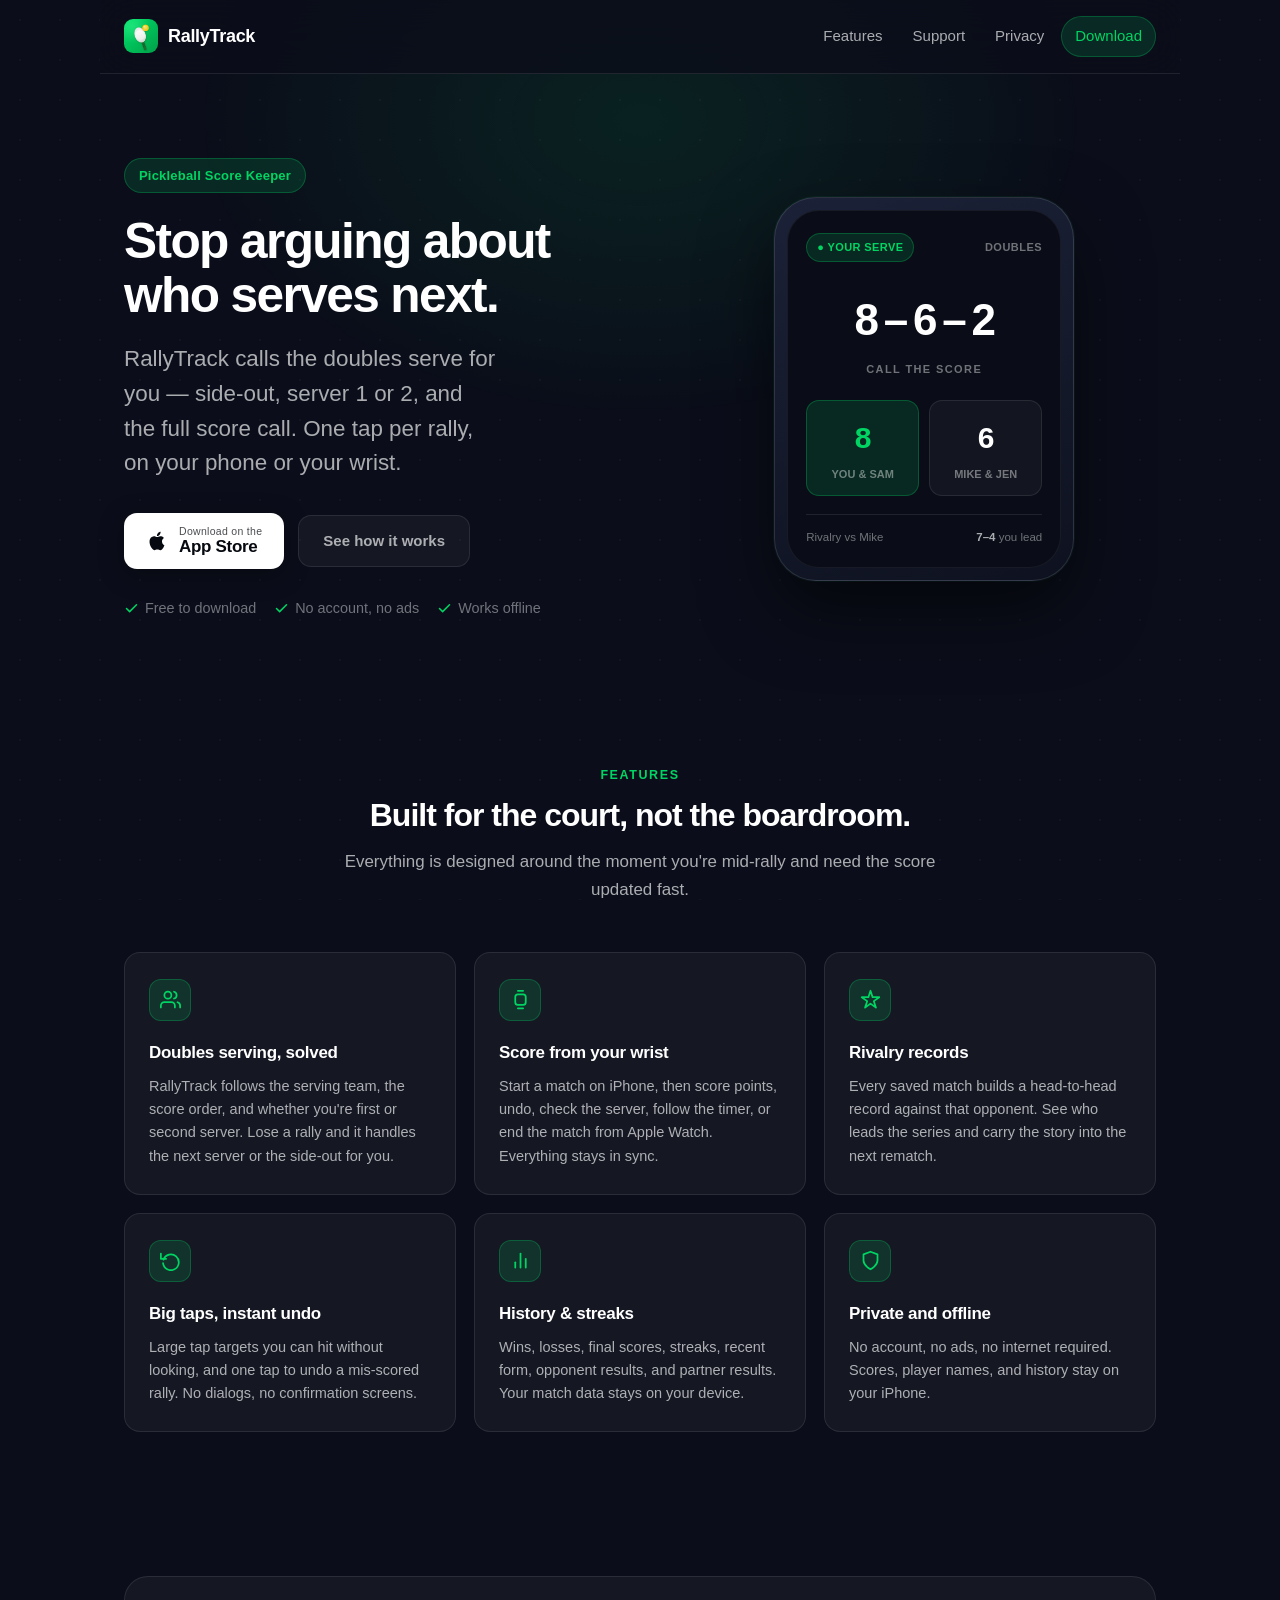
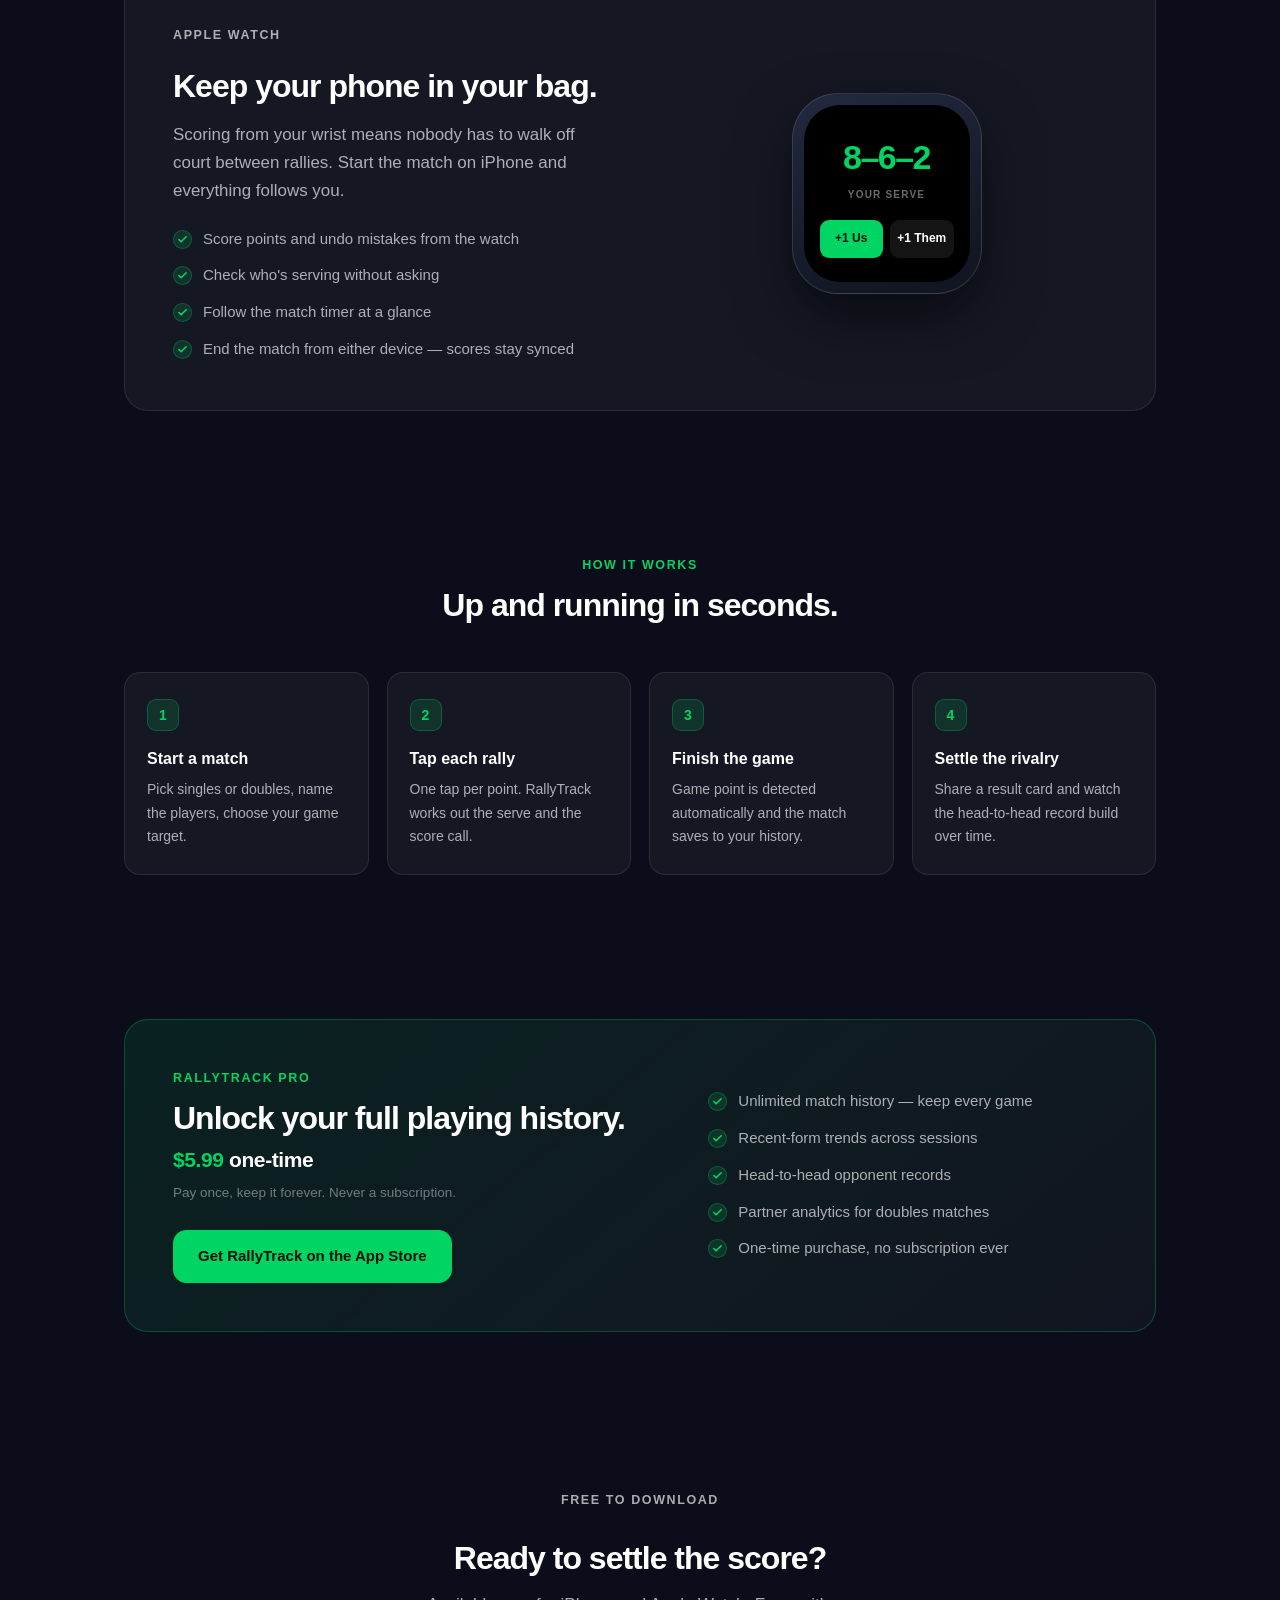
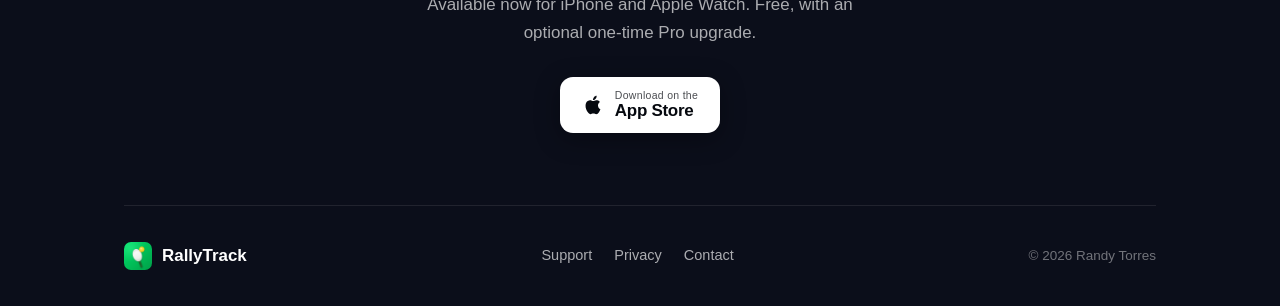
==== commit a11f69f6: "Refresh site for current features, fix Pro price, add SEO foundation Content was outdated against th" ====
--- a/site/index.html
+++ b/site/index.html
@@ -3,216 +3,309 @@
 <head>
   <meta charset="UTF-8" />
   <meta name="viewport" content="width=device-width, initial-scale=1" />
-  <title>RallyTrack — Pickleball Score Tracker</title>
-  <meta name="description" content="The simplest way to track pickleball scores, stats, and match history. Big tap zones, instant undo, and shareable result cards." />
+
+  <title>RallyTrack — Pickleball Score Keeper for iPhone &amp; Apple Watch</title>
+  <meta name="description" content="A pickleball score keeper that calls the doubles serve for you — side-out, server 1 or 2, and rivalry records. Free on iPhone and Apple Watch." />
+  <link rel="canonical" href="https://randyventures.github.io/Rally-Track-Site/" />
+
+  <meta property="og:type" content="website" />
+  <meta property="og:site_name" content="RallyTrack" />
+  <meta property="og:title" content="RallyTrack — Pickleball Score Keeper for iPhone &amp; Apple Watch" />
+  <meta property="og:description" content="Never argue about who's serving again. RallyTrack calls the doubles serve, tracks side-out, and keeps head-to-head records. Free on iPhone and Apple Watch." />
+  <meta property="og:url" content="https://randyventures.github.io/Rally-Track-Site/" />
+  <meta property="og:image" content="https://randyventures.github.io/Rally-Track-Site/app-icon.png" />
+  <meta property="og:image:alt" content="RallyTrack app icon" />
+
+  <meta name="twitter:card" content="summary_large_image" />
+  <meta name="twitter:title" content="RallyTrack — Pickleball Score Keeper for iPhone &amp; Apple Watch" />
+  <meta name="twitter:description" content="Never argue about who's serving again. Calls the doubles serve, tracks side-out, keeps rivalry records. Free, offline, no account." />
+  <meta name="twitter:image" content="https://randyventures.github.io/Rally-Track-Site/app-icon.png" />
+
+  <meta name="theme-color" content="#0b0e1a" />
+  <meta name="apple-itunes-app" content="app-id=6760594178" />
+
   <link rel="stylesheet" href="styles.css" />
   <link rel="icon" type="image/png" href="app-icon.png" />
+
+  <script type="application/ld+json">
+  {
+    "@context": "https://schema.org",
+    "@type": "SoftwareApplication",
+    "name": "RallyTrack — Pickleball Score Keeper",
+    "alternateName": "Pickleball Score Keeper: Rally",
+    "operatingSystem": "iOS 15.0 or later, watchOS",
+    "applicationCategory": "SportsApplication",
+    "description": "A pickleball score keeper for iPhone and Apple Watch that calls the doubles serve, tracks side-out and server 1 or 2, and keeps head-to-head rivalry records. Works offline with no account.",
+    "url": "https://randyventures.github.io/Rally-Track-Site/",
+    "downloadUrl": "https://apps.apple.com/us/app/pickleball-score-keeper-rally/id6760594178",
+    "installUrl": "https://apps.apple.com/us/app/pickleball-score-keeper-rally/id6760594178",
+    "image": "https://randyventures.github.io/Rally-Track-Site/app-icon.png",
+    "author": { "@type": "Person", "name": "Randy Torres" },
+    "offers": [
+      { "@type": "Offer", "price": "0", "priceCurrency": "USD", "name": "RallyTrack (free)" },
+      { "@type": "Offer", "price": "5.99", "priceCurrency": "USD", "name": "RallyTrack Pro — one-time purchase" }
+    ],
+    "featureList": [
+      "Doubles serve calling with side-out tracking",
+      "Server 1 and server 2 rotation",
+      "Apple Watch scoring synced with iPhone",
+      "Head-to-head rivalry records",
+      "Match history, streaks and recent form",
+      "Shareable match result cards",
+      "Works fully offline with no account"
+    ]
+  }
+  </script>
 </head>
 <body>
 
+<a href="#main" class="skip-link">Skip to content</a>
+
 <div class="container">
 
-  <!-- Nav -->
   <nav class="nav">
     <a href="index.html" class="brand">
-      <img src="app-icon.png" alt="RallyTrack" />
+      <img src="app-icon.png" alt="RallyTrack app icon" width="34" height="34" />
       <span class="brand-name">RallyTrack</span>
     </a>
     <div class="nav-links">
+      <a href="#features" class="nav-hide-sm">Features</a>
       <a href="support.html">Support</a>
-      <a href="privacy.html">Privacy</a>
-      <a href="https://apps.apple.com/us/app/pickleball-score-keeper-rally/id6760594178" target="_blank" class="nav-cta">Download</a>
+      <a href="privacy.html" class="nav-hide-sm">Privacy</a>
+      <a href="https://apps.apple.com/us/app/pickleball-score-keeper-rally/id6760594178" target="_blank" rel="noopener" class="nav-cta">Download</a>
     </div>
   </nav>
 
-  <!-- Hero -->
-  <section class="hero">
-    <div class="hero-left">
-      <div class="hero-badge">Pickleball Score Tracker</div>
-      <h1>Never forget the score mid-rally again.</h1>
-      <p class="hero-sub">
-        Big tap zones, instant undo, and clean stats — everything you need
-        to track your game without slowing it down.
-      </p>
-      <div class="hero-actions">
-        <a href="https://apps.apple.com/us/app/pickleball-score-keeper-rally/id6760594178" target="_blank" class="appstore-btn">
-          <svg width="22" height="22" viewBox="0 0 24 24" fill="currentColor" xmlns="http://www.w3.org/2000/svg">
-            <path d="M18.71 19.5c-.83 1.24-1.71 2.45-3.05 2.47-1.34.03-1.77-.79-3.29-.79-1.53 0-2 .77-3.27.82-1.31.05-2.3-1.32-3.14-2.53C4.25 17 2.94 12.45 4.7 9.39c.87-1.52 2.43-2.48 4.12-2.51 1.28-.02 2.5.87 3.29.87.78 0 2.26-1.07 3.8-.91.65.03 2.47.26 3.64 1.98-.09.06-2.17 1.28-2.15 3.81.03 3.02 2.65 4.03 2.68 4.04-.03.07-.42 1.44-1.38 2.83M13 3.5c.73-.83 1.94-1.46 2.94-1.5.13 1.17-.34 2.35-1.04 3.19-.69.85-1.83 1.51-2.95 1.42-.15-1.15.41-2.35 1.05-3.11z"/>
-          </svg>
-          <div class="appstore-btn-text">
-            <span class="appstore-btn-label">Download on the</span>
-            <span class="appstore-btn-store">App Store</span>
-          </div>
-        </a>
-        <a href="support.html" class="btn btn-ghost">Learn more</a>
-      </div>
-    </div>
-
-    <div class="hero-right">
-      <div class="score-mockup">
-        <div class="mockup-header">
-          <div class="mockup-logo">
-            <img src="app-icon.png" alt="RallyTrack" />
-            <span>RALLY TRACK</span>
-          </div>
-          <div class="mockup-badge">Game Point</div>
-        </div>
-        <div class="mockup-scores">
-          <div class="mockup-score">
-            <div class="mockup-score-num you">11</div>
-          </div>
-          <div class="mockup-sep">–</div>
-          <div class="mockup-score">
-            <div class="mockup-score-num them">7</div>
-          </div>
-        </div>
-        <div class="mockup-labels">
-          <div class="mockup-label">YOU</div>
-          <div class="mockup-label">OPPONENT</div>
-        </div>
-        <div class="mockup-divider"></div>
-        <div class="mockup-pills">
-          <div class="mockup-pill">
-            <div class="mockup-pill-val">6</div>
-            <div class="mockup-pill-label">Best Run</div>
-          </div>
-          <div class="mockup-pill">
-            <div class="mockup-pill-val">Singles</div>
-            <div class="mockup-pill-label">Match Type</div>
-          </div>
-        </div>
-        <div class="mockup-tap-btns">
-          <div class="mockup-tap-btn you-btn">+1 You</div>
-          <div class="mockup-tap-btn them-btn">+1 Them</div>
-        </div>
-      </div>
-    </div>
-  </section>
-
-  <!-- Features -->
-  <section class="features-section">
-    <div class="section-header">
-      <div class="section-label">Features</div>
-      <h2 class="section-title">Built for the court, not the boardroom.</h2>
-      <p class="section-desc">Everything designed around the moment you're mid-rally and need to update the score fast.</p>
-    </div>
-
-    <div class="features-grid">
-      <div class="feature-card">
-        <div class="feature-icon">
-          <svg viewBox="0 0 24 24"><circle cx="12" cy="12" r="10"/><line x1="12" y1="8" x2="12" y2="16"/><line x1="8" y1="12" x2="16" y2="12"/></svg>
-        </div>
-        <div class="feature-title">Big Tap Zones</div>
-        <div class="feature-desc">Score with a single tap on either half of the screen. Designed for live play, even with sweaty hands.</div>
-      </div>
-      <div class="feature-card">
-        <div class="feature-icon">
-          <svg viewBox="0 0 24 24"><polyline points="1 4 1 10 7 10"/><path d="M3.51 15a9 9 0 1 0 .49-4"/></svg>
-        </div>
-        <div class="feature-title">Instant Undo</div>
-        <div class="feature-desc">Mis-tap? Fix it instantly. One tap to go back, no dialogs, no confirmation screens.</div>
-      </div>
-      <div class="feature-card">
-        <div class="feature-icon">
-          <svg viewBox="0 0 24 24"><line x1="18" y1="20" x2="18" y2="10"/><line x1="12" y1="20" x2="12" y2="4"/><line x1="6" y1="20" x2="6" y2="14"/></svg>
-        </div>
-        <div class="feature-title">Match History & Stats</div>
-        <div class="feature-desc">Win rate, streaks, opponent records, and form trends. See exactly how you're improving.</div>
-      </div>
-      <div class="feature-card">
-        <div class="feature-icon">
-          <svg viewBox="0 0 24 24"><path d="M17 21v-2a4 4 0 0 0-4-4H5a4 4 0 0 0-4 4v2"/><circle cx="9" cy="7" r="4"/><path d="M23 21v-2a4 4 0 0 0-3-3.87"/><path d="M16 3.13a4 4 0 0 1 0 7.75"/></svg>
-        </div>
-        <div class="feature-title">Doubles Support</div>
-        <div class="feature-desc">Track partner matches with full doubles scoring, server rotation, and partner analytics.</div>
-      </div>
-      <div class="feature-card">
-        <div class="feature-icon">
-          <svg viewBox="0 0 24 24"><circle cx="18" cy="5" r="3"/><circle cx="6" cy="12" r="3"/><circle cx="18" cy="19" r="3"/><line x1="8.59" y1="13.51" x2="15.42" y2="17.49"/><line x1="15.41" y1="6.51" x2="8.59" y2="10.49"/></svg>
-        </div>
-        <div class="feature-title">Shareable Result Cards</div>
-        <div class="feature-desc">After every match, share a beautiful result card to social media or iMessage — dark and light themes.</div>
-      </div>
-      <div class="feature-card">
-        <div class="feature-icon">
-          <svg viewBox="0 0 24 24"><path d="M12 22s8-4 8-10V5l-8-3-8 3v7c0 6 8 10 8 10z"/></svg>
-        </div>
-        <div class="feature-title">100% Private & Offline</div>
-        <div class="feature-desc">No account needed. No tracking. Everything stays on your device. Works anywhere on the court.</div>
-      </div>
-    </div>
-  </section>
-
-  <!-- How it works -->
-  <section class="how-section">
-    <div class="section-header">
-      <div class="section-label">How it works</div>
-      <h2 class="section-title">Up and running in seconds.</h2>
-    </div>
-    <div class="steps">
-      <div class="step">
-        <div class="step-num">1</div>
-        <div class="step-title">Start a match</div>
-        <div class="step-desc">Choose Singles or Doubles, name your opponent, pick your game target.</div>
-      </div>
-      <div class="step">
-        <div class="step-num">2</div>
-        <div class="step-title">Tap to score</div>
-        <div class="step-desc">Tap the big zone for each point. Undo anytime with one tap.</div>
-      </div>
-      <div class="step">
-        <div class="step-num">3</div>
-        <div class="step-title">Finish the game</div>
-        <div class="step-desc">RallyTrack auto-detects game point and saves your match stats.</div>
-      </div>
-      <div class="step">
-        <div class="step-num">4</div>
-        <div class="step-title">Share & review</div>
-        <div class="step-desc">Post a result card, then check your stats and history over time.</div>
-      </div>
-    </div>
-  </section>
-
-  <!-- Pro -->
-  <section class="pro-section">
-    <div class="pro-card">
+  <main id="main">
+
+    <!-- Hero -->
+    <section class="hero">
       <div>
-        <div class="section-label" style="text-align:left">RallyTrack Pro</div>
-        <h2 class="pro-title">Unlock your full playing history.</h2>
-        <p class="pro-desc">The free version keeps your last few matches. Pro gives you unlimited history, deep stats, and partner analytics — forever, for a one-time price.</p>
-        <div class="pro-price">$1.99 one-time · no subscription</div>
-        <a href="https://apps.apple.com/us/app/pickleball-score-keeper-rally/id6760594178" target="_blank" class="btn btn-primary" style="width:fit-content">Get Pro on the App Store</a>
-      </div>
-      <ul class="pro-features">
-        <li>Unlimited match history — keep every game</li>
-        <li>Recent-form trends across sessions</li>
-        <li>Head-to-head opponent records</li>
-        <li>Partner analytics for doubles matches</li>
-        <li>One-time purchase, no subscription ever</li>
-      </ul>
-    </div>
-  </section>
-
-  <!-- CTA -->
-  <section class="cta-section">
-    <div class="section-label">Free to download</div>
-    <h2>Ready to track your game?</h2>
-    <p>Available now on iPhone. Free to download, with optional Pro upgrade.</p>
-    <a href="https://apps.apple.com/us/app/pickleball-score-keeper-rally/id6760594178" target="_blank" class="appstore-btn" style="display:inline-flex">
-      <svg width="22" height="22" viewBox="0 0 24 24" fill="currentColor">
-        <path d="M18.71 19.5c-.83 1.24-1.71 2.45-3.05 2.47-1.34.03-1.77-.79-3.29-.79-1.53 0-2 .77-3.27.82-1.31.05-2.3-1.32-3.14-2.53C4.25 17 2.94 12.45 4.7 9.39c.87-1.52 2.43-2.48 4.12-2.51 1.28-.02 2.5.87 3.29.87.78 0 2.26-1.07 3.8-.91.65.03 2.47.26 3.64 1.98-.09.06-2.17 1.28-2.15 3.81.03 3.02 2.65 4.03 2.68 4.04-.03.07-.42 1.44-1.38 2.83M13 3.5c.73-.83 1.94-1.46 2.94-1.5.13 1.17-.34 2.35-1.04 3.19-.69.85-1.83 1.51-2.95 1.42-.15-1.15.41-2.35 1.05-3.11z"/>
-      </svg>
-      <div class="appstore-btn-text">
-        <span class="appstore-btn-label">Download on the</span>
-        <span class="appstore-btn-store">App Store</span>
-      </div>
-    </a>
-  </section>
-
-  <!-- Footer -->
+        <div class="eyebrow">Pickleball Score Keeper</div>
+        <h1>Stop arguing about who&nbsp;serves next.</h1>
+        <p class="hero-sub">
+          RallyTrack calls the doubles serve for you — side-out, server 1 or 2, and the
+          full score call. One tap per rally, on your phone or your wrist.
+        </p>
+        <div class="hero-actions">
+          <a href="https://apps.apple.com/us/app/pickleball-score-keeper-rally/id6760594178" target="_blank" rel="noopener" class="appstore-btn">
+            <svg width="22" height="22" viewBox="0 0 24 24" fill="currentColor" aria-hidden="true">
+              <path d="M18.71 19.5c-.83 1.24-1.71 2.45-3.05 2.47-1.34.03-1.77-.79-3.29-.79-1.53 0-2 .77-3.27.82-1.31.05-2.3-1.32-3.14-2.53C4.25 17 2.94 12.45 4.7 9.39c.87-1.52 2.43-2.48 4.12-2.51 1.28-.02 2.5.87 3.29.87.78 0 2.26-1.07 3.8-.91.65.03 2.47.26 3.64 1.98-.09.06-2.17 1.28-2.15 3.81.03 3.02 2.65 4.03 2.68 4.04-.03.07-.42 1.44-1.38 2.83M13 3.5c.73-.83 1.94-1.46 2.94-1.5.13 1.17-.34 2.35-1.04 3.19-.69.85-1.83 1.51-2.95 1.42-.15-1.15.41-2.35 1.05-3.11z"/>
+            </svg>
+            <span class="appstore-btn-text">
+              <span class="appstore-btn-label">Download on the</span>
+              <span class="appstore-btn-store">App Store</span>
+            </span>
+          </a>
+          <a href="#features" class="btn btn-ghost">See how it works</a>
+        </div>
+
+        <div class="hero-meta">
+          <span>
+            <svg viewBox="0 0 24 24" fill="none" stroke-width="2.4" stroke-linecap="round" stroke-linejoin="round" aria-hidden="true"><polyline points="20 6 9 17 4 12"/></svg>
+            Free to download
+          </span>
+          <span>
+            <svg viewBox="0 0 24 24" fill="none" stroke-width="2.4" stroke-linecap="round" stroke-linejoin="round" aria-hidden="true"><polyline points="20 6 9 17 4 12"/></svg>
+            No account, no ads
+          </span>
+          <span>
+            <svg viewBox="0 0 24 24" fill="none" stroke-width="2.4" stroke-linecap="round" stroke-linejoin="round" aria-hidden="true"><polyline points="20 6 9 17 4 12"/></svg>
+            Works offline
+          </span>
+        </div>
+      </div>
+
+      <div class="hero-visual">
+        <div class="phone">
+          <div class="phone-screen">
+            <div class="mock-top">
+              <span class="mock-serve">● YOUR SERVE</span>
+              <span class="mock-type">DOUBLES</span>
+            </div>
+
+            <div class="mock-call">8&thinsp;–&thinsp;6&thinsp;–&thinsp;2</div>
+            <div class="mock-call-label">CALL THE SCORE</div>
+
+            <div class="mock-teams">
+              <div class="mock-team serving">
+                <div class="mock-team-score">8</div>
+                <div class="mock-team-name">YOU &amp; SAM</div>
+              </div>
+              <div class="mock-team">
+                <div class="mock-team-score">6</div>
+                <div class="mock-team-name">MIKE &amp; JEN</div>
+              </div>
+            </div>
+
+            <div class="mock-rivalry">
+              <span>Rivalry vs Mike</span>
+              <span><b>7–4</b> you lead</span>
+            </div>
+          </div>
+        </div>
+      </div>
+    </section>
+
+    <!-- Features -->
+    <section id="features">
+      <div class="section-head">
+        <p class="section-label">Features</p>
+        <h2>Built for the court, not the boardroom.</h2>
+        <p class="section-desc">Everything is designed around the moment you're mid-rally and need the score updated fast.</p>
+      </div>
+
+      <div class="features">
+        <article class="feature">
+          <div class="feature-icon">
+            <svg viewBox="0 0 24 24" aria-hidden="true"><path d="M17 21v-2a4 4 0 0 0-4-4H5a4 4 0 0 0-4 4v2"/><circle cx="9" cy="7" r="4"/><path d="M23 21v-2a4 4 0 0 0-3-3.87"/><path d="M16 3.13a4 4 0 0 1 0 7.75"/></svg>
+          </div>
+          <h3>Doubles serving, solved</h3>
+          <p>RallyTrack follows the serving team, the score order, and whether you're first or second server. Lose a rally and it handles the next server or the side-out for you.</p>
+        </article>
+
+        <article class="feature">
+          <div class="feature-icon">
+            <svg viewBox="0 0 24 24" aria-hidden="true"><rect x="6" y="6" width="12" height="12" rx="3"/><path d="M9 2h6M9 22h6"/></svg>
+          </div>
+          <h3>Score from your wrist</h3>
+          <p>Start a match on iPhone, then score points, undo, check the server, follow the timer, or end the match from Apple Watch. Everything stays in sync.</p>
+        </article>
+
+        <article class="feature">
+          <div class="feature-icon">
+            <svg viewBox="0 0 24 24" aria-hidden="true"><path d="M12 2l2.4 7.4H22l-6.2 4.5 2.4 7.4-6.2-4.6-6.2 4.6 2.4-7.4L2 9.4h7.6z"/></svg>
+          </div>
+          <h3>Rivalry records</h3>
+          <p>Every saved match builds a head-to-head record against that opponent. See who leads the series and carry the story into the next rematch.</p>
+        </article>
+
+        <article class="feature">
+          <div class="feature-icon">
+            <svg viewBox="0 0 24 24" aria-hidden="true"><polyline points="1 4 1 10 7 10"/><path d="M3.51 15a9 9 0 1 0 .49-4"/></svg>
+          </div>
+          <h3>Big taps, instant undo</h3>
+          <p>Large tap targets you can hit without looking, and one tap to undo a mis-scored rally. No dialogs, no confirmation screens.</p>
+        </article>
+
+        <article class="feature">
+          <div class="feature-icon">
+            <svg viewBox="0 0 24 24" aria-hidden="true"><line x1="18" y1="20" x2="18" y2="10"/><line x1="12" y1="20" x2="12" y2="4"/><line x1="6" y1="20" x2="6" y2="14"/></svg>
+          </div>
+          <h3>History &amp; streaks</h3>
+          <p>Wins, losses, final scores, streaks, recent form, opponent results, and partner results. Your match data stays on your device.</p>
+        </article>
+
+        <article class="feature">
+          <div class="feature-icon">
+            <svg viewBox="0 0 24 24" aria-hidden="true"><path d="M12 22s8-4 8-10V5l-8-3-8 3v7c0 6 8 10 8 10z"/></svg>
+          </div>
+          <h3>Private and offline</h3>
+          <p>No account, no ads, no internet required. Scores, player names, and history stay on your iPhone.</p>
+        </article>
+      </div>
+    </section>
+
+    <!-- Apple Watch -->
+    <section>
+      <div class="split">
+        <div>
+          <p class="section-label">Apple Watch</p>
+          <h2>Keep your phone in your bag.</h2>
+          <p>Scoring from your wrist means nobody has to walk off court between rallies. Start the match on iPhone and everything follows you.</p>
+          <ul class="checks">
+            <li>Score points and undo mistakes from the watch</li>
+            <li>Check who's serving without asking</li>
+            <li>Follow the match timer at a glance</li>
+            <li>End the match from either device — scores stay synced</li>
+          </ul>
+        </div>
+        <div class="watch" aria-hidden="true">
+          <div class="watch-screen">
+            <div class="watch-call">8–6–2</div>
+            <div class="watch-label">YOUR SERVE</div>
+            <div class="watch-row">
+              <div class="watch-btn primary">+1 Us</div>
+              <div class="watch-btn">+1 Them</div>
+            </div>
+          </div>
+        </div>
+      </div>
+    </section>
+
+    <!-- How it works -->
+    <section>
+      <div class="section-head">
+        <p class="section-label">How it works</p>
+        <h2>Up and running in seconds.</h2>
+      </div>
+      <div class="steps">
+        <div class="step">
+          <div class="step-num">1</div>
+          <h3>Start a match</h3>
+          <p>Pick singles or doubles, name the players, choose your game target.</p>
+        </div>
+        <div class="step">
+          <div class="step-num">2</div>
+          <h3>Tap each rally</h3>
+          <p>One tap per point. RallyTrack works out the serve and the score call.</p>
+        </div>
+        <div class="step">
+          <div class="step-num">3</div>
+          <h3>Finish the game</h3>
+          <p>Game point is detected automatically and the match saves to your history.</p>
+        </div>
+        <div class="step">
+          <div class="step-num">4</div>
+          <h3>Settle the rivalry</h3>
+          <p>Share a result card and watch the head-to-head record build over time.</p>
+        </div>
+      </div>
+    </section>
+
+    <!-- Pro -->
+    <section>
+      <div class="pro">
+        <div>
+          <p class="section-label">RallyTrack Pro</p>
+          <h2>Unlock your full playing history.</h2>
+          <p class="price">
+            <span>$5.99</span> one-time
+            <small>Pay once, keep it forever. Never a subscription.</small>
+          </p>
+          <a href="https://apps.apple.com/us/app/pickleball-score-keeper-rally/id6760594178" target="_blank" rel="noopener" class="btn btn-primary">Get RallyTrack on the App Store</a>
+        </div>
+        <ul class="checks">
+          <li>Unlimited match history — keep every game</li>
+          <li>Recent-form trends across sessions</li>
+          <li>Head-to-head opponent records</li>
+          <li>Partner analytics for doubles matches</li>
+          <li>One-time purchase, no subscription ever</li>
+        </ul>
+      </div>
+    </section>
+
+    <!-- CTA -->
+    <section class="cta">
+      <p class="section-label">Free to download</p>
+      <h2>Ready to settle the score?</h2>
+      <p>Available now for iPhone and Apple Watch. Free, with an optional one-time Pro upgrade.</p>
+      <a href="https://apps.apple.com/us/app/pickleball-score-keeper-rally/id6760594178" target="_blank" rel="noopener" class="appstore-btn" style="display:inline-flex">
+        <svg width="22" height="22" viewBox="0 0 24 24" fill="currentColor" aria-hidden="true">
+          <path d="M18.71 19.5c-.83 1.24-1.71 2.45-3.05 2.47-1.34.03-1.77-.79-3.29-.79-1.53 0-2 .77-3.27.82-1.31.05-2.3-1.32-3.14-2.53C4.25 17 2.94 12.45 4.7 9.39c.87-1.52 2.43-2.48 4.12-2.51 1.28-.02 2.5.87 3.29.87.78 0 2.26-1.07 3.8-.91.65.03 2.47.26 3.64 1.98-.09.06-2.17 1.28-2.15 3.81.03 3.02 2.65 4.03 2.68 4.04-.03.07-.42 1.44-1.38 2.83M13 3.5c.73-.83 1.94-1.46 2.94-1.5.13 1.17-.34 2.35-1.04 3.19-.69.85-1.83 1.51-2.95 1.42-.15-1.15.41-2.35 1.05-3.11z"/>
+        </svg>
+        <span class="appstore-btn-text">
+          <span class="appstore-btn-label">Download on the</span>
+          <span class="appstore-btn-store">App Store</span>
+        </span>
+      </a>
+    </section>
+
+  </main>
+
   <footer class="footer">
     <div class="footer-brand">
-      <img src="app-icon.png" alt="RallyTrack" />
+      <img src="app-icon.png" alt="" width="28" height="28" />
       <span>RallyTrack</span>
     </div>
     <div class="footer-links">
--- a/site/styles.css
+++ b/site/styles.css
@@ -1,3 +1,6 @@
+/* RallyTrack — pickleball score keeper
+   Dark court-side palette with the app's green accent. */
+
 *, *::before, *::after {
   margin: 0;
   padding: 0;
@@ -7,63 +10,115 @@
 :root {
   --green: #00D563;
   --green-dark: #00B851;
-  --green-glow: rgba(0, 213, 99, 0.15);
-  --bg: #0d1020;
-  --bg2: #111628;
-  --card: rgba(255,255,255,0.055);
-  --card-border: rgba(255,255,255,0.08);
+  --green-soft: rgba(0, 213, 99, 0.14);
+  --green-line: rgba(0, 213, 99, 0.28);
+
+  --bg: #0b0e1a;
+  --bg-raise: #121729;
+  --card: rgba(255, 255, 255, 0.045);
+  --card-hover: rgba(255, 255, 255, 0.07);
+  --border: rgba(255, 255, 255, 0.09);
+
   --text: #ffffff;
-  --text-sec: rgba(255,255,255,0.6);
-  --text-faint: rgba(255,255,255,0.35);
-  --divider: rgba(255,255,255,0.08);
-}
-
-html { scroll-behavior: smooth; }
+  --text-sec: rgba(255, 255, 255, 0.66);
+  --text-faint: rgba(255, 255, 255, 0.42);
+
+  --radius: 16px;
+  --radius-lg: 24px;
+  --maxw: 1080px;
+
+  --step--1: clamp(0.83rem, 0.8rem + 0.15vw, 0.9rem);
+  --step-0:  clamp(1rem, 0.96rem + 0.2vw, 1.06rem);
+  --step-1:  clamp(1.2rem, 1.1rem + 0.5vw, 1.4rem);
+  --step-2:  clamp(1.5rem, 1.3rem + 1vw, 2rem);
+  --step-3:  clamp(2rem, 1.6rem + 2vw, 3.1rem);
+}
+
+html {
+  scroll-behavior: smooth;
+  -webkit-text-size-adjust: 100%;
+}
 
 body {
-  font-family: -apple-system, BlinkMacSystemFont, "SF Pro Display", "Helvetica Neue", Arial, sans-serif;
+  font-family: -apple-system, BlinkMacSystemFont, "SF Pro Display", "Segoe UI",
+    "Helvetica Neue", Arial, sans-serif;
   background: var(--bg);
   color: var(--text);
-  line-height: 1.6;
+  font-size: var(--step-0);
+  line-height: 1.65;
   min-height: 100vh;
   -webkit-font-smoothing: antialiased;
-}
-
-/* ─── Dot grid ─────────────────────────────────────── */
+  overflow-x: hidden;
+}
+
+/* Ambient court glow + dot grid */
 body::before {
   content: '';
   position: fixed;
   inset: 0;
-  background-image: radial-gradient(circle, rgba(255,255,255,0.035) 1px, transparent 1px);
+  background-image: radial-gradient(circle, rgba(255,255,255,0.03) 1px, transparent 1px);
   background-size: 40px 40px;
   pointer-events: none;
   z-index: 0;
 }
 
+body::after {
+  content: '';
+  position: fixed;
+  top: -20%;
+  left: 50%;
+  width: min(900px, 120vw);
+  height: 600px;
+  transform: translateX(-50%);
+  background: radial-gradient(ellipse at center, rgba(0,213,99,0.10), transparent 70%);
+  pointer-events: none;
+  z-index: 0;
+}
+
 .container {
-  max-width: 1080px;
+  max-width: var(--maxw);
   margin: 0 auto;
   padding: 0 24px;
   position: relative;
   z-index: 1;
 }
 
-/* ─── Nav ────────────────────────────────────────────── */
+a { color: var(--green); }
+
+:focus-visible {
+  outline: 2px solid var(--green);
+  outline-offset: 3px;
+  border-radius: 6px;
+}
+
+.skip-link {
+  position: absolute;
+  left: -9999px;
+  top: 0;
+  background: var(--green);
+  color: #04120a;
+  padding: 10px 18px;
+  border-radius: 0 0 10px 0;
+  font-weight: 700;
+  z-index: 200;
+}
+.skip-link:focus { left: 0; }
+
+/* ─── Nav ─────────────────────────────────────────────── */
 .nav {
   display: flex;
   justify-content: space-between;
   align-items: center;
-  padding: 20px 0;
+  gap: 16px;
   position: sticky;
   top: 0;
   z-index: 100;
-  background: rgba(13,16,32,0.85);
+  background: rgba(11, 14, 26, 0.82);
   backdrop-filter: blur(20px);
   -webkit-backdrop-filter: blur(20px);
-  border-bottom: 1px solid var(--divider);
+  border-bottom: 1px solid var(--border);
   margin: 0 -24px;
-  padding-left: 24px;
-  padding-right: 24px;
+  padding: 16px 24px;
 }
 
 .brand {
@@ -72,12 +127,13 @@
   gap: 10px;
   text-decoration: none;
   color: var(--text);
+  flex-shrink: 0;
 }
 
 .brand img {
-  width: 32px;
-  height: 32px;
-  border-radius: 8px;
+  width: 34px;
+  height: 34px;
+  border-radius: 9px;
 }
 
 .brand-name {
@@ -89,7 +145,7 @@
 .nav-links {
   display: flex;
   align-items: center;
-  gap: 8px;
+  gap: 4px;
 }
 
 .nav-links a {
@@ -97,402 +153,267 @@
   text-decoration: none;
   font-size: 15px;
   font-weight: 500;
-  padding: 6px 14px;
-  border-radius: 20px;
-  transition: all 0.2s;
-}
-
-.nav-links a:hover {
-  color: var(--text);
-  background: rgba(255,255,255,0.06);
-}
+  padding: 7px 13px;
+  border-radius: 999px;
+  transition: color .2s, background .2s;
+  white-space: nowrap;
+}
+
+.nav-links a:hover { color: var(--text); background: rgba(255,255,255,0.06); }
 
 .nav-links .nav-cta {
-  background: var(--green-glow);
+  background: var(--green-soft);
   color: var(--green);
-  border: 1px solid rgba(0,213,99,0.2);
-}
-
-.nav-links .nav-cta:hover {
-  background: rgba(0,213,99,0.2);
-}
-
-/* ─── Hero ───────────────────────────────────────────── */
+  border: 1px solid var(--green-line);
+}
+.nav-links .nav-cta:hover { background: rgba(0,213,99,0.22); color: var(--green); }
+
+/* ─── Hero ────────────────────────────────────────────── */
 .hero {
   display: grid;
-  grid-template-columns: 1fr 1fr;
-  gap: 60px;
-  align-items: center;
-  padding: 100px 0 80px;
-}
-
-.hero-left { max-width: 540px; }
-
-.hero-badge {
+  grid-template-columns: 1.05fr 0.95fr;
+  gap: 56px;
+  align-items: center;
+  padding: 84px 0 72px;
+}
+
+.eyebrow {
   display: inline-flex;
   align-items: center;
-  gap: 6px;
-  background: var(--green-glow);
+  gap: 7px;
+  background: var(--green-soft);
+  border: 1px solid var(--green-line);
   color: var(--green);
-  padding: 6px 14px;
-  border-radius: 20px;
   font-size: 13px;
   font-weight: 600;
-  margin-bottom: 24px;
-  border: 1px solid rgba(0,213,99,0.2);
-  letter-spacing: 0.3px;
-}
-
-.hero-badge::before {
-  content: '';
-  width: 6px;
-  height: 6px;
-  border-radius: 50%;
-  background: var(--green);
-  flex-shrink: 0;
+  padding: 6px 14px;
+  border-radius: 999px;
+  margin-bottom: 22px;
+  letter-spacing: .2px;
 }
 
 h1 {
-  font-size: 54px;
+  font-size: var(--step-3);
+  line-height: 1.08;
+  letter-spacing: -1.6px;
   font-weight: 800;
-  line-height: 1.1;
-  letter-spacing: -1.5px;
   margin-bottom: 20px;
-  background: linear-gradient(135deg, #ffffff 0%, rgba(255,255,255,0.75) 100%);
-  -webkit-background-clip: text;
-  -webkit-text-fill-color: transparent;
-  background-clip: text;
+  text-wrap: balance;
 }
 
 .hero-sub {
-  font-size: 18px;
+  font-size: var(--step-1);
   color: var(--text-sec);
-  line-height: 1.65;
-  margin-bottom: 36px;
-  max-width: 440px;
+  line-height: 1.55;
+  margin-bottom: 32px;
+  max-width: 30ch;
 }
 
 .hero-actions {
   display: flex;
+  align-items: center;
+  gap: 14px;
   flex-wrap: wrap;
-  gap: 12px;
-  align-items: center;
-}
+}
+
+.hero-meta {
+  display: flex;
+  gap: 18px;
+  flex-wrap: wrap;
+  margin-top: 28px;
+  color: var(--text-faint);
+  font-size: var(--step--1);
+}
+
+.hero-meta span { display: flex; align-items: center; gap: 6px; }
+.hero-meta svg { width: 15px; height: 15px; stroke: var(--green); flex-shrink: 0; }
+
+/* ─── Buttons ─────────────────────────────────────────── */
+.appstore-btn {
+  display: inline-flex;
+  align-items: center;
+  gap: 11px;
+  background: var(--text);
+  color: #06090f;
+  padding: 12px 22px;
+  border-radius: 13px;
+  text-decoration: none;
+  font-weight: 600;
+  transition: transform .18s, box-shadow .18s;
+  box-shadow: 0 6px 24px rgba(0,0,0,.35);
+}
+.appstore-btn:hover { transform: translateY(-2px); box-shadow: 0 10px 30px rgba(0,0,0,.45); }
+.appstore-btn svg { flex-shrink: 0; }
+
+.appstore-btn-text { display: flex; flex-direction: column; line-height: 1.15; text-align: left; }
+.appstore-btn-label { font-size: 10.5px; font-weight: 500; opacity: .72; letter-spacing: .3px; }
+.appstore-btn-store { font-size: 17px; font-weight: 700; letter-spacing: -.3px; }
 
 .btn {
   display: inline-flex;
   align-items: center;
-  gap: 10px;
-  padding: 14px 26px;
-  border-radius: 14px;
+  justify-content: center;
+  gap: 8px;
+  padding: 13px 24px;
+  border-radius: 13px;
   text-decoration: none;
-  font-weight: 700;
-  font-size: 16px;
-  transition: all 0.2s;
-  border: none;
-  cursor: pointer;
-}
+  font-weight: 600;
+  font-size: 15px;
+  transition: background .2s, border-color .2s, transform .18s;
+}
+
+.btn-ghost {
+  color: var(--text-sec);
+  border: 1px solid var(--border);
+  background: var(--card);
+}
+.btn-ghost:hover { color: var(--text); background: var(--card-hover); }
 
 .btn-primary {
-  background: linear-gradient(135deg, var(--green) 0%, var(--green-dark) 100%);
-  color: #fff;
-  box-shadow: 0 4px 24px rgba(0,213,99,0.35);
-}
-
-.btn-primary:hover {
-  transform: translateY(-2px);
-  box-shadow: 0 8px 32px rgba(0,213,99,0.45);
-}
-
-.btn-ghost {
-  background: rgba(255,255,255,0.06);
-  color: var(--text-sec);
-  border: 1px solid var(--card-border);
-}
-
-.btn-ghost:hover {
-  background: rgba(255,255,255,0.1);
-  color: var(--text);
-}
-
-/* App Store button */
-.appstore-btn {
+  background: var(--green);
+  color: #04120a;
+  border: 1px solid var(--green);
+}
+.btn-primary:hover { background: var(--green-dark); transform: translateY(-2px); }
+
+/* ─── Phone mockup ────────────────────────────────────── */
+.hero-visual { display: flex; justify-content: center; }
+
+.phone {
+  width: 300px;
+  border-radius: 42px;
+  background: linear-gradient(160deg, #1b2137, #0e1220);
+  border: 1px solid rgba(255,255,255,0.12);
+  padding: 12px;
+  box-shadow: 0 30px 70px rgba(0,0,0,.55), 0 0 0 1px rgba(0,213,99,.08);
+}
+
+.phone-screen {
+  background: #0a0d17;
+  border-radius: 32px;
+  padding: 22px 18px 20px;
+  border: 1px solid rgba(255,255,255,0.06);
+}
+
+.mock-top {
+  display: flex;
+  justify-content: space-between;
+  align-items: center;
+  margin-bottom: 22px;
+}
+
+.mock-serve {
   display: inline-flex;
   align-items: center;
-  gap: 10px;
-  background: var(--text);
-  color: #000;
-  padding: 12px 22px;
-  border-radius: 14px;
-  text-decoration: none;
-  transition: all 0.2s;
-}
-
-.appstore-btn:hover {
-  transform: translateY(-2px);
-  box-shadow: 0 8px 32px rgba(255,255,255,0.15);
-}
-
-.appstore-btn svg { flex-shrink: 0; }
-
-.appstore-btn-text { line-height: 1.15; }
-.appstore-btn-label { font-size: 10px; font-weight: 500; opacity: 0.7; display: block; }
-.appstore-btn-store { font-size: 17px; font-weight: 700; display: block; }
-
-/* ─── Hero right — score mockup ────────────────────── */
-.hero-right {
-  display: flex;
-  justify-content: center;
-  align-items: center;
-}
-
-.score-mockup {
-  background: linear-gradient(145deg, #1c2038, #070916);
-  border: 1px solid rgba(255,255,255,0.1);
-  border-radius: 32px;
-  padding: 36px 32px 28px;
-  width: 100%;
-  max-width: 320px;
-  box-shadow: 0 24px 80px rgba(0,0,0,0.5), 0 0 0 1px rgba(255,255,255,0.05);
-  position: relative;
-  overflow: hidden;
-}
-
-.score-mockup::before {
-  content: '';
-  position: absolute;
-  top: -60px;
-  left: 50%;
-  transform: translateX(-50%);
-  width: 280px;
-  height: 280px;
-  background: radial-gradient(circle, rgba(0,213,99,0.12) 0%, transparent 70%);
-  pointer-events: none;
-}
-
-.mockup-header {
-  display: flex;
-  align-items: center;
-  justify-content: space-between;
-  margin-bottom: 28px;
-}
-
-.mockup-logo {
-  display: flex;
-  align-items: center;
-  gap: 8px;
-}
-
-.mockup-logo img {
-  width: 24px;
-  height: 24px;
-  border-radius: 6px;
-}
-
-.mockup-logo span {
-  font-size: 13px;
-  font-weight: 700;
-  letter-spacing: 0.5px;
-  color: rgba(255,255,255,0.9);
-}
-
-.mockup-badge {
+  gap: 6px;
+  background: var(--green-soft);
+  border: 1px solid var(--green-line);
+  color: var(--green);
   font-size: 11px;
   font-weight: 700;
+  padding: 4px 10px;
+  border-radius: 999px;
+  letter-spacing: .4px;
+}
+
+.mock-type { font-size: 11px; color: var(--text-faint); font-weight: 600; letter-spacing: .5px; }
+
+.mock-call {
+  text-align: center;
+  font-size: 44px;
+  font-weight: 800;
+  letter-spacing: -2px;
+  font-variant-numeric: tabular-nums;
+  margin-bottom: 4px;
+}
+
+.mock-call-label {
+  text-align: center;
+  font-size: 11px;
+  color: var(--text-faint);
+  letter-spacing: 1.4px;
+  font-weight: 600;
+  margin-bottom: 22px;
+}
+
+.mock-teams { display: grid; grid-template-columns: 1fr 1fr; gap: 10px; margin-bottom: 18px; }
+
+.mock-team {
+  background: rgba(255,255,255,0.04);
+  border: 1px solid var(--border);
+  border-radius: 13px;
+  padding: 12px 10px;
+  text-align: center;
+}
+.mock-team.serving { border-color: var(--green-line); background: var(--green-soft); }
+.mock-team-score { font-size: 30px; font-weight: 800; font-variant-numeric: tabular-nums; letter-spacing: -1px; }
+.mock-team.serving .mock-team-score { color: var(--green); }
+.mock-team-name { font-size: 11px; color: var(--text-faint); font-weight: 600; margin-top: 2px; }
+
+.mock-rivalry {
+  display: flex;
+  justify-content: space-between;
+  align-items: center;
+  font-size: 11.5px;
+  color: var(--text-faint);
+  border-top: 1px solid var(--border);
+  padding-top: 13px;
+}
+.mock-rivalry b { color: var(--text-sec); font-weight: 700; }
+
+/* ─── Sections ────────────────────────────────────────── */
+section { padding: 72px 0; }
+
+.section-head { text-align: center; max-width: 640px; margin: 0 auto 48px; }
+
+.section-label {
   color: var(--green);
-  background: rgba(0,213,99,0.12);
-  border: 1px solid rgba(0,213,99,0.25);
-  padding: 4px 10px;
-  border-radius: 20px;
-}
-
-.mockup-scores {
-  display: flex;
-  align-items: flex-end;
-  justify-content: center;
-  gap: 0;
-  margin-bottom: 8px;
-}
-
-.mockup-score {
-  text-align: center;
-  flex: 1;
-}
-
-.mockup-score-num {
-  font-size: 80px;
-  font-weight: 900;
-  line-height: 1;
-  letter-spacing: -3px;
-  font-variant-numeric: tabular-nums;
-}
-
-.mockup-score-num.you { color: var(--green); }
-.mockup-score-num.them { color: rgba(255,107,107,0.5); }
-
-.mockup-sep {
-  font-size: 40px;
-  font-weight: 200;
-  color: rgba(255,255,255,0.2);
-  padding: 0 6px;
-  padding-bottom: 12px;
-  align-self: flex-end;
-}
-
-.mockup-labels {
-  display: flex;
-  justify-content: space-around;
-  margin-bottom: 28px;
-}
-
-.mockup-label {
-  font-size: 11px;
+  font-size: 12.5px;
   font-weight: 700;
-  color: rgba(255,255,255,0.4);
-  letter-spacing: 1px;
-  text-align: center;
-}
-
-.mockup-divider {
-  height: 1px;
-  background: linear-gradient(90deg, transparent, rgba(255,255,255,0.07), transparent);
-  margin-bottom: 20px;
-}
-
-.mockup-pills {
-  display: grid;
-  grid-template-columns: 1fr 1fr;
-  gap: 8px;
-}
-
-.mockup-pill {
-  background: rgba(255,255,255,0.05);
-  border: 1px solid rgba(255,255,255,0.07);
-  border-radius: 12px;
-  padding: 10px 12px;
-  text-align: center;
-}
-
-.mockup-pill-val {
-  font-size: 16px;
-  font-weight: 800;
-  color: var(--text);
-}
-
-.mockup-pill-label {
-  font-size: 10px;
-  color: rgba(255,255,255,0.4);
-  margin-top: 2px;
-}
-
-.mockup-tap-btns {
-  display: grid;
-  grid-template-columns: 1fr 1fr;
-  gap: 10px;
-  margin-top: 20px;
-}
-
-.mockup-tap-btn {
-  border-radius: 16px;
-  padding: 16px 8px;
-  text-align: center;
-  font-size: 13px;
-  font-weight: 700;
-}
-
-.mockup-tap-btn.you-btn {
-  background: rgba(0,213,99,0.12);
-  border: 1px solid rgba(0,213,99,0.2);
-  color: var(--green);
-}
-
-.mockup-tap-btn.them-btn {
-  background: rgba(255,255,255,0.05);
-  border: 1px solid rgba(255,255,255,0.08);
-  color: rgba(255,255,255,0.5);
-}
-
-/* ─── Section headers ─────────────────────────────────── */
-.section-header {
-  text-align: center;
-  margin-bottom: 56px;
-}
-
-.section-label {
-  display: inline-block;
-  font-size: 12px;
-  font-weight: 700;
-  letter-spacing: 2px;
+  letter-spacing: 1.6px;
   text-transform: uppercase;
-  color: var(--green);
-  margin-bottom: 14px;
-}
-
-.section-title {
-  font-size: 40px;
+  margin-bottom: 12px;
+}
+
+h2 {
+  font-size: var(--step-2);
   font-weight: 800;
   letter-spacing: -1px;
   line-height: 1.15;
-  background: linear-gradient(135deg, #ffffff 0%, rgba(255,255,255,0.7) 100%);
-  -webkit-background-clip: text;
-  -webkit-text-fill-color: transparent;
-  background-clip: text;
-}
-
-.section-desc {
-  font-size: 17px;
-  color: var(--text-sec);
-  margin-top: 14px;
-  max-width: 540px;
-  margin-left: auto;
-  margin-right: auto;
-  line-height: 1.65;
-}
-
-/* ─── Features ────────────────────────────────────────── */
-.features-section {
-  padding: 80px 0;
-  border-top: 1px solid var(--divider);
-}
-
-.features-grid {
+  text-wrap: balance;
+}
+
+.section-desc { color: var(--text-sec); margin-top: 14px; }
+
+/* ─── Feature grid ────────────────────────────────────── */
+.features {
   display: grid;
-  grid-template-columns: repeat(3, 1fr);
-  gap: 20px;
-}
-
-.feature-card {
+  grid-template-columns: repeat(auto-fit, minmax(272px, 1fr));
+  gap: 18px;
+}
+
+.feature {
   background: var(--card);
-  border: 1px solid var(--card-border);
-  border-radius: 24px;
-  padding: 32px 28px;
-  transition: all 0.3s;
-  position: relative;
-  overflow: hidden;
-}
-
-.feature-card:hover {
-  background: rgba(255,255,255,0.075);
-  border-color: rgba(0,213,99,0.2);
-  transform: translateY(-4px);
-  box-shadow: 0 20px 60px rgba(0,0,0,0.3);
-}
+  border: 1px solid var(--border);
+  border-radius: var(--radius);
+  padding: 26px 24px;
+  transition: background .22s, border-color .22s, transform .22s;
+}
+.feature:hover { background: var(--card-hover); border-color: var(--green-line); transform: translateY(-3px); }
 
 .feature-icon {
-  width: 44px;
-  height: 44px;
-  border-radius: 14px;
-  background: var(--green-glow);
-  border: 1px solid rgba(0,213,99,0.2);
+  width: 42px;
+  height: 42px;
+  border-radius: 12px;
+  background: var(--green-soft);
+  border: 1px solid var(--green-line);
   display: flex;
   align-items: center;
   justify-content: center;
-  margin-bottom: 20px;
-}
-
+  margin-bottom: 18px;
+}
 .feature-icon svg {
-  width: 20px;
-  height: 20px;
+  width: 21px; height: 21px;
   stroke: var(--green);
   fill: none;
   stroke-width: 2;
@@ -500,353 +421,214 @@
   stroke-linejoin: round;
 }
 
-.feature-title {
-  font-size: 17px;
-  font-weight: 700;
-  margin-bottom: 8px;
-  color: var(--text);
-}
-
-.feature-desc {
-  font-size: 14px;
-  color: var(--text-sec);
-  line-height: 1.6;
-}
-
-/* ─── How it works ─────────────────────────────────── */
-.how-section {
-  padding: 80px 0;
-  border-top: 1px solid var(--divider);
-}
-
-.steps {
-  display: grid;
-  grid-template-columns: repeat(4, 1fr);
-  gap: 24px;
-  position: relative;
-}
-
-.steps::before {
-  content: '';
-  position: absolute;
-  top: 28px;
-  left: calc(12.5% + 16px);
-  right: calc(12.5% + 16px);
-  height: 1px;
-  background: linear-gradient(90deg, var(--green), rgba(0,213,99,0.3));
-  z-index: 0;
-}
-
-.step {
-  text-align: center;
-  position: relative;
-  z-index: 1;
-}
-
-.step-num {
-  width: 56px;
-  height: 56px;
-  border-radius: 50%;
-  background: linear-gradient(135deg, var(--green), var(--green-dark));
-  color: #fff;
-  font-size: 20px;
-  font-weight: 800;
-  display: flex;
-  align-items: center;
-  justify-content: center;
-  margin: 0 auto 20px;
-  box-shadow: 0 4px 20px rgba(0,213,99,0.4);
-}
-
-.step-title {
-  font-size: 16px;
-  font-weight: 700;
-  margin-bottom: 8px;
-}
-
-.step-desc {
-  font-size: 14px;
-  color: var(--text-sec);
-  line-height: 1.5;
-}
-
-/* ─── Pro section ──────────────────────────────────── */
-.pro-section {
-  padding: 80px 0;
-  border-top: 1px solid var(--divider);
-}
-
-.pro-card {
-  background: linear-gradient(135deg, rgba(0,213,99,0.08) 0%, rgba(107,99,255,0.06) 100%);
-  border: 1px solid rgba(0,213,99,0.2);
-  border-radius: 32px;
-  padding: 56px 64px;
+.feature h3 { font-size: 17px; font-weight: 700; margin-bottom: 8px; letter-spacing: -.3px; }
+.feature p { color: var(--text-sec); font-size: 14.5px; line-height: 1.6; }
+
+/* ─── Watch highlight ─────────────────────────────────── */
+.split {
   display: grid;
   grid-template-columns: 1fr 1fr;
-  gap: 60px;
-  align-items: center;
-  position: relative;
-  overflow: hidden;
-}
-
-.pro-card::before {
+  gap: 52px;
+  align-items: center;
+  background: var(--card);
+  border: 1px solid var(--border);
+  border-radius: var(--radius-lg);
+  padding: 48px;
+}
+
+.split h2 { margin-bottom: 16px; }
+.split p { color: var(--text-sec); margin-bottom: 22px; }
+
+.checks { list-style: none; display: grid; gap: 12px; }
+.checks li {
+  display: flex;
+  align-items: flex-start;
+  gap: 11px;
+  color: var(--text-sec);
+  font-size: 15px;
+}
+.checks li::before {
   content: '';
-  position: absolute;
-  top: -100px;
-  right: -100px;
-  width: 400px;
-  height: 400px;
-  background: radial-gradient(circle, rgba(0,213,99,0.1) 0%, transparent 70%);
-  pointer-events: none;
-}
-
-.pro-title {
-  font-size: 36px;
+  flex-shrink: 0;
+  width: 19px;
+  height: 19px;
+  margin-top: 3px;
+  border-radius: 50%;
+  background: var(--green-soft);
+  border: 1px solid var(--green-line);
+  background-image: url("data:image/svg+xml,%3Csvg xmlns='http://www.w3.org/2000/svg' viewBox='0 0 24 24' fill='none' stroke='%2300D563' stroke-width='3.5' stroke-linecap='round' stroke-linejoin='round'%3E%3Cpolyline points='20 6 9 17 4 12'/%3E%3C/svg%3E");
+  background-size: 11px;
+  background-position: center;
+  background-repeat: no-repeat;
+}
+
+.watch {
+  justify-self: center;
+  width: 190px;
+  border-radius: 46px;
+  background: linear-gradient(160deg, #22293f, #10141f);
+  border: 1px solid rgba(255,255,255,.13);
+  padding: 11px;
+  box-shadow: 0 24px 56px rgba(0,0,0,.5);
+}
+.watch-screen {
+  background: #000;
+  border-radius: 36px;
+  padding: 24px 16px;
+  text-align: center;
+}
+.watch-call {
+  font-size: 34px;
   font-weight: 800;
-  letter-spacing: -0.8px;
-  line-height: 1.2;
-  margin-bottom: 16px;
-}
-
-.pro-desc {
-  font-size: 16px;
-  color: var(--text-sec);
-  line-height: 1.65;
-  margin-bottom: 28px;
-}
-
-.pro-price {
-  display: inline-flex;
-  align-items: center;
-  gap: 10px;
-  background: rgba(0,213,99,0.12);
-  border: 1px solid rgba(0,213,99,0.25);
-  border-radius: 12px;
-  padding: 8px 16px;
-  font-size: 15px;
+  letter-spacing: -1.5px;
+  font-variant-numeric: tabular-nums;
+  color: var(--green);
+}
+.watch-label { font-size: 10px; color: var(--text-faint); letter-spacing: 1.2px; font-weight: 600; margin-top: 2px; }
+.watch-row { display: flex; gap: 7px; margin-top: 16px; }
+.watch-btn {
+  flex: 1;
+  background: rgba(255,255,255,.08);
+  border-radius: 9px;
+  padding: 9px 0;
+  font-size: 12px;
   font-weight: 700;
+}
+.watch-btn.primary { background: var(--green); color: #04120a; }
+
+/* ─── Steps ───────────────────────────────────────────── */
+.steps { display: grid; grid-template-columns: repeat(auto-fit, minmax(210px, 1fr)); gap: 18px; }
+
+.step {
+  background: var(--card);
+  border: 1px solid var(--border);
+  border-radius: var(--radius);
+  padding: 26px 22px;
+}
+.step-num {
+  width: 32px; height: 32px;
+  border-radius: 9px;
+  background: var(--green-soft);
+  border: 1px solid var(--green-line);
   color: var(--green);
-  margin-bottom: 24px;
-}
-
-.pro-features {
-  list-style: none;
-  display: flex;
-  flex-direction: column;
-  gap: 14px;
-}
-
-.pro-features li {
-  display: flex;
-  align-items: center;
-  gap: 12px;
-  font-size: 15px;
-  color: var(--text-sec);
-}
-
-.pro-features li::before {
-  content: '';
-  width: 18px;
-  height: 18px;
-  background: url("data:image/svg+xml,%3Csvg xmlns='http://www.w3.org/2000/svg' viewBox='0 0 24 24' fill='none' stroke='%2300D563' stroke-width='2.5' stroke-linecap='round' stroke-linejoin='round'%3E%3Cpolyline points='20,6 9,17 4,12'/%3E%3C/svg%3E") center/contain no-repeat;
-  flex-shrink: 0;
-}
-
-/* ─── CTA section ──────────────────────────────────── */
-.cta-section {
-  padding: 80px 0 100px;
-  border-top: 1px solid var(--divider);
+  display: flex; align-items: center; justify-content: center;
+  font-weight: 800; font-size: 14px;
+  margin-bottom: 15px;
+}
+.step h3 { font-size: 16px; font-weight: 700; margin-bottom: 6px; }
+.step p { color: var(--text-sec); font-size: 14px; }
+
+/* ─── Pro ─────────────────────────────────────────────── */
+.pro {
+  display: grid;
+  grid-template-columns: 1.1fr .9fr;
+  gap: 48px;
+  align-items: center;
+  background: linear-gradient(140deg, rgba(0,213,99,.10), rgba(255,255,255,.03));
+  border: 1px solid var(--green-line);
+  border-radius: var(--radius-lg);
+  padding: 48px;
+}
+
+.price {
+  font-size: 21px;
+  font-weight: 800;
+  margin: 6px 0 26px;
+  letter-spacing: -.4px;
+}
+.price span { color: var(--green); }
+.price small { display: block; font-size: 13.5px; font-weight: 500; color: var(--text-faint); letter-spacing: 0; margin-top: 4px; }
+
+/* ─── CTA ─────────────────────────────────────────────── */
+.cta { text-align: center; }
+.cta p { color: var(--text-sec); margin: 14px auto 30px; max-width: 46ch; }
+
+/* ─── Inner pages ─────────────────────────────────────── */
+.inner-hero { padding: 56px 0 36px; border-bottom: 1px solid var(--border); margin-bottom: 44px; }
+.inner-hero h1 { font-size: var(--step-2); letter-spacing: -1px; margin-bottom: 8px; }
+.inner-hero .date { color: var(--text-faint); font-size: 15px; }
+
+.content-body { max-width: 760px; padding-bottom: 72px; }
+.content-body h2 {
+  font-size: var(--step-1);
+  margin: 36px 0 12px;
+  letter-spacing: -.5px;
+  font-weight: 700;
+}
+.content-body h2:first-child { margin-top: 0; }
+.content-body p { color: var(--text-sec); margin-bottom: 14px; }
+.content-body ul { color: var(--text-sec); margin: 0 0 14px 20px; }
+.content-body li { margin-bottom: 7px; }
+.content-body a { color: var(--green); }
+
+.faq-item {
+  background: var(--card);
+  border: 1px solid var(--border);
+  border-radius: var(--radius);
+  padding: 24px 26px;
+  margin-bottom: 14px;
+}
+.faq-item h2 { font-size: 17px; margin: 0 0 9px; font-weight: 700; letter-spacing: -.2px; }
+.faq-item p, .faq-item ul { margin-bottom: 0; font-size: 15px; }
+.faq-item ul { margin-top: 8px; }
+
+.contact-card {
+  background: linear-gradient(140deg, rgba(0,213,99,.10), rgba(255,255,255,.03));
+  border: 1px solid var(--green-line);
+  border-radius: var(--radius);
+  padding: 32px;
+  margin-top: 36px;
   text-align: center;
 }
-
-.cta-section h2 {
-  font-size: 44px;
-  font-weight: 800;
-  letter-spacing: -1px;
-  margin-bottom: 16px;
-  background: linear-gradient(135deg, #ffffff 0%, rgba(255,255,255,0.7) 100%);
-  -webkit-background-clip: text;
-  -webkit-text-fill-color: transparent;
-  background-clip: text;
-}
-
-.cta-section p {
-  font-size: 17px;
-  color: var(--text-sec);
-  margin-bottom: 36px;
-}
-
-/* ─── Footer ──────────────────────────────────────── */
+.contact-card h3 { font-size: 19px; font-weight: 700; margin-bottom: 8px; }
+.contact-card p { color: var(--text-sec); margin-bottom: 14px; }
+.contact-card a { font-size: 16px; font-weight: 600; }
+
+/* ─── Footer ──────────────────────────────────────────── */
 .footer {
-  border-top: 1px solid var(--divider);
-  padding: 40px 0;
-  display: flex;
-  align-items: center;
+  border-top: 1px solid var(--border);
+  padding: 36px 0;
+  display: flex;
   justify-content: space-between;
+  align-items: center;
+  gap: 20px;
   flex-wrap: wrap;
-  gap: 16px;
-}
-
-.footer-brand {
-  display: flex;
-  align-items: center;
-  gap: 10px;
-}
-
-.footer-brand img {
-  width: 28px;
-  height: 28px;
-  border-radius: 7px;
-}
-
-.footer-brand span {
-  font-size: 15px;
-  font-weight: 700;
-  color: var(--text-sec);
-}
-
-.footer-links {
-  display: flex;
-  align-items: center;
-  gap: 24px;
-}
-
-.footer-links a {
-  color: var(--text-faint);
-  text-decoration: none;
-  font-size: 14px;
-  transition: color 0.2s;
-}
-
-.footer-links a:hover { color: var(--text-sec); }
-
-.footer-copy {
-  color: var(--text-faint);
-  font-size: 13px;
-}
-
-/* ─── Inner page (privacy/support) ─────────────────── */
-.inner-hero {
-  padding: 60px 0 48px;
-  border-bottom: 1px solid var(--divider);
-  margin-bottom: 48px;
-}
-
-.inner-hero h1 {
-  font-size: 40px;
-  font-weight: 800;
-  letter-spacing: -1px;
-  margin-bottom: 8px;
-  background: linear-gradient(135deg, #ffffff 0%, rgba(255,255,255,0.75) 100%);
-  -webkit-background-clip: text;
-  -webkit-text-fill-color: transparent;
-  background-clip: text;
-}
-
-.inner-hero .date {
-  color: var(--text-faint);
-  font-size: 14px;
-}
-
-.content-body {
-  max-width: 720px;
-  padding-bottom: 80px;
-}
-
-.content-body h2 {
-  font-size: 22px;
-  font-weight: 700;
-  color: var(--text);
-  margin: 40px 0 12px;
-}
-
-.content-body h2:first-child { margin-top: 0; }
-
-.content-body p {
-  font-size: 16px;
-  color: var(--text-sec);
-  line-height: 1.7;
-  margin-bottom: 14px;
-}
-
-.content-body ul {
-  margin: 0 0 16px 24px;
-}
-
-.content-body li {
-  font-size: 16px;
-  color: var(--text-sec);
-  line-height: 1.7;
-  margin-bottom: 6px;
-}
-
-.content-body a { color: var(--green); text-decoration: none; }
-.content-body a:hover { text-decoration: underline; }
-
-.faq-item {
-  border-top: 1px solid var(--divider);
-  padding: 28px 0;
-}
-
-.faq-item:last-child { border-bottom: 1px solid var(--divider); }
-
-.faq-item h2 {
-  margin: 0 0 10px;
-  font-size: 17px;
-  font-weight: 700;
-  color: var(--text);
-}
-
-.faq-item p, .faq-item ul {
-  margin-bottom: 0;
-}
-
-.contact-card {
-  margin-top: 48px;
-  background: var(--green-glow);
-  border: 1px solid rgba(0,213,99,0.22);
-  border-radius: 20px;
-  padding: 32px;
-  text-align: center;
-}
-
-.contact-card h3 {
-  font-size: 20px;
-  font-weight: 700;
-  margin-bottom: 8px;
-}
-
-.contact-card p { color: var(--text-sec); margin-bottom: 12px; }
-
-.contact-card a {
-  color: var(--green);
-  font-weight: 600;
-  font-size: 17px;
-  text-decoration: none;
-}
-
-/* ─── Responsive ──────────────────────────────────── */
+}
+.footer-brand { display: flex; align-items: center; gap: 10px; font-weight: 700; }
+.footer-brand img { width: 28px; height: 28px; border-radius: 7px; }
+.footer-links { display: flex; gap: 22px; flex-wrap: wrap; }
+.footer-links a { color: var(--text-sec); text-decoration: none; font-size: 14.5px; }
+.footer-links a:hover { color: var(--text); }
+.footer-copy { color: var(--text-faint); font-size: 13.5px; }
+
+/* ─── Responsive ──────────────────────────────────────── */
 @media (max-width: 900px) {
-  .hero { grid-template-columns: 1fr; gap: 48px; padding: 72px 0 60px; }
-  .hero-left { max-width: 100%; }
-  .hero-right { display: none; }
-  h1 { font-size: 42px; }
-  .features-grid { grid-template-columns: repeat(2, 1fr); }
-  .steps { grid-template-columns: repeat(2, 1fr); }
-  .steps::before { display: none; }
-  .pro-card { grid-template-columns: 1fr; gap: 32px; padding: 40px 32px; }
-  .section-title { font-size: 32px; }
-  .cta-section h2 { font-size: 34px; }
-  .footer { flex-direction: column; align-items: flex-start; gap: 20px; }
-}
-
-@media (max-width: 600px) {
-  h1 { font-size: 34px; letter-spacing: -0.8px; }
-  .features-grid { grid-template-columns: 1fr; }
-  .steps { grid-template-columns: 1fr 1fr; }
-  .hero-actions { flex-direction: column; align-items: flex-start; }
-  .appstore-btn { width: 100%; justify-content: center; }
-  .btn { width: 100%; justify-content: center; }
-  .section-title { font-size: 28px; }
-  .inner-hero h1 { font-size: 32px; }
-}
+  .hero { grid-template-columns: 1fr; gap: 48px; padding: 56px 0; text-align: center; }
+  .hero-sub { max-width: none; }
+  .hero-actions, .hero-meta { justify-content: center; }
+  .eyebrow { margin-inline: auto; }
+  .split, .pro { grid-template-columns: 1fr; gap: 36px; padding: 36px 28px; }
+  .split .watch { order: -1; }
+}
+
+@media (max-width: 640px) {
+  section { padding: 52px 0; }
+  .container { padding: 0 18px; }
+  .nav { margin: 0 -18px; padding: 14px 18px; }
+  .nav-links { gap: 2px; }
+  .nav-links a { padding: 6px 11px; font-size: 14px; }
+  .phone { width: 268px; }
+  .footer { flex-direction: column; text-align: center; }
+
+  /* Keep the download CTA whole — secondary links live in the footer too. */
+  .nav-hide-sm { display: none; }
+}
+
+@media (max-width: 380px) {
+  .brand-name { display: none; }
+}
+
+@media (prefers-reduced-motion: reduce) {
+  html { scroll-behavior: auto; }
+  *, *::before, *::after { transition: none !important; animation: none !important; }
+}
